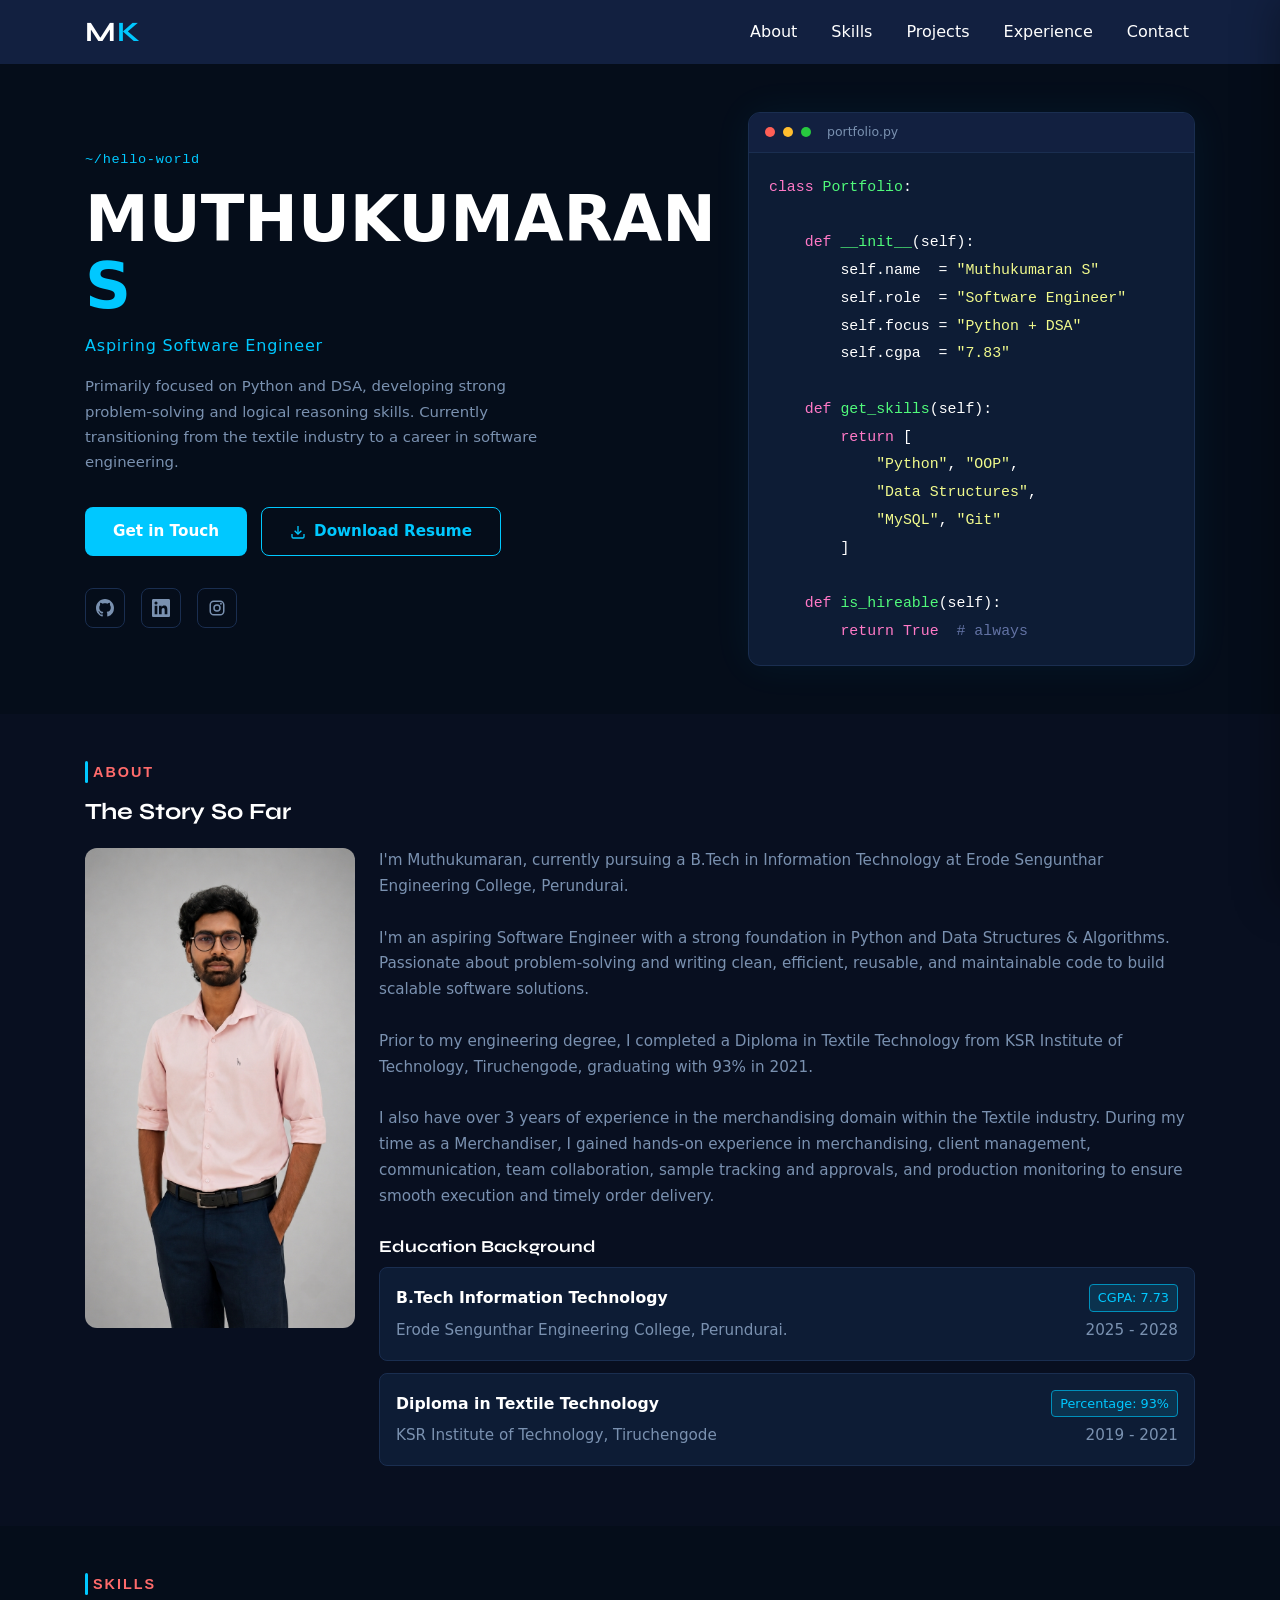
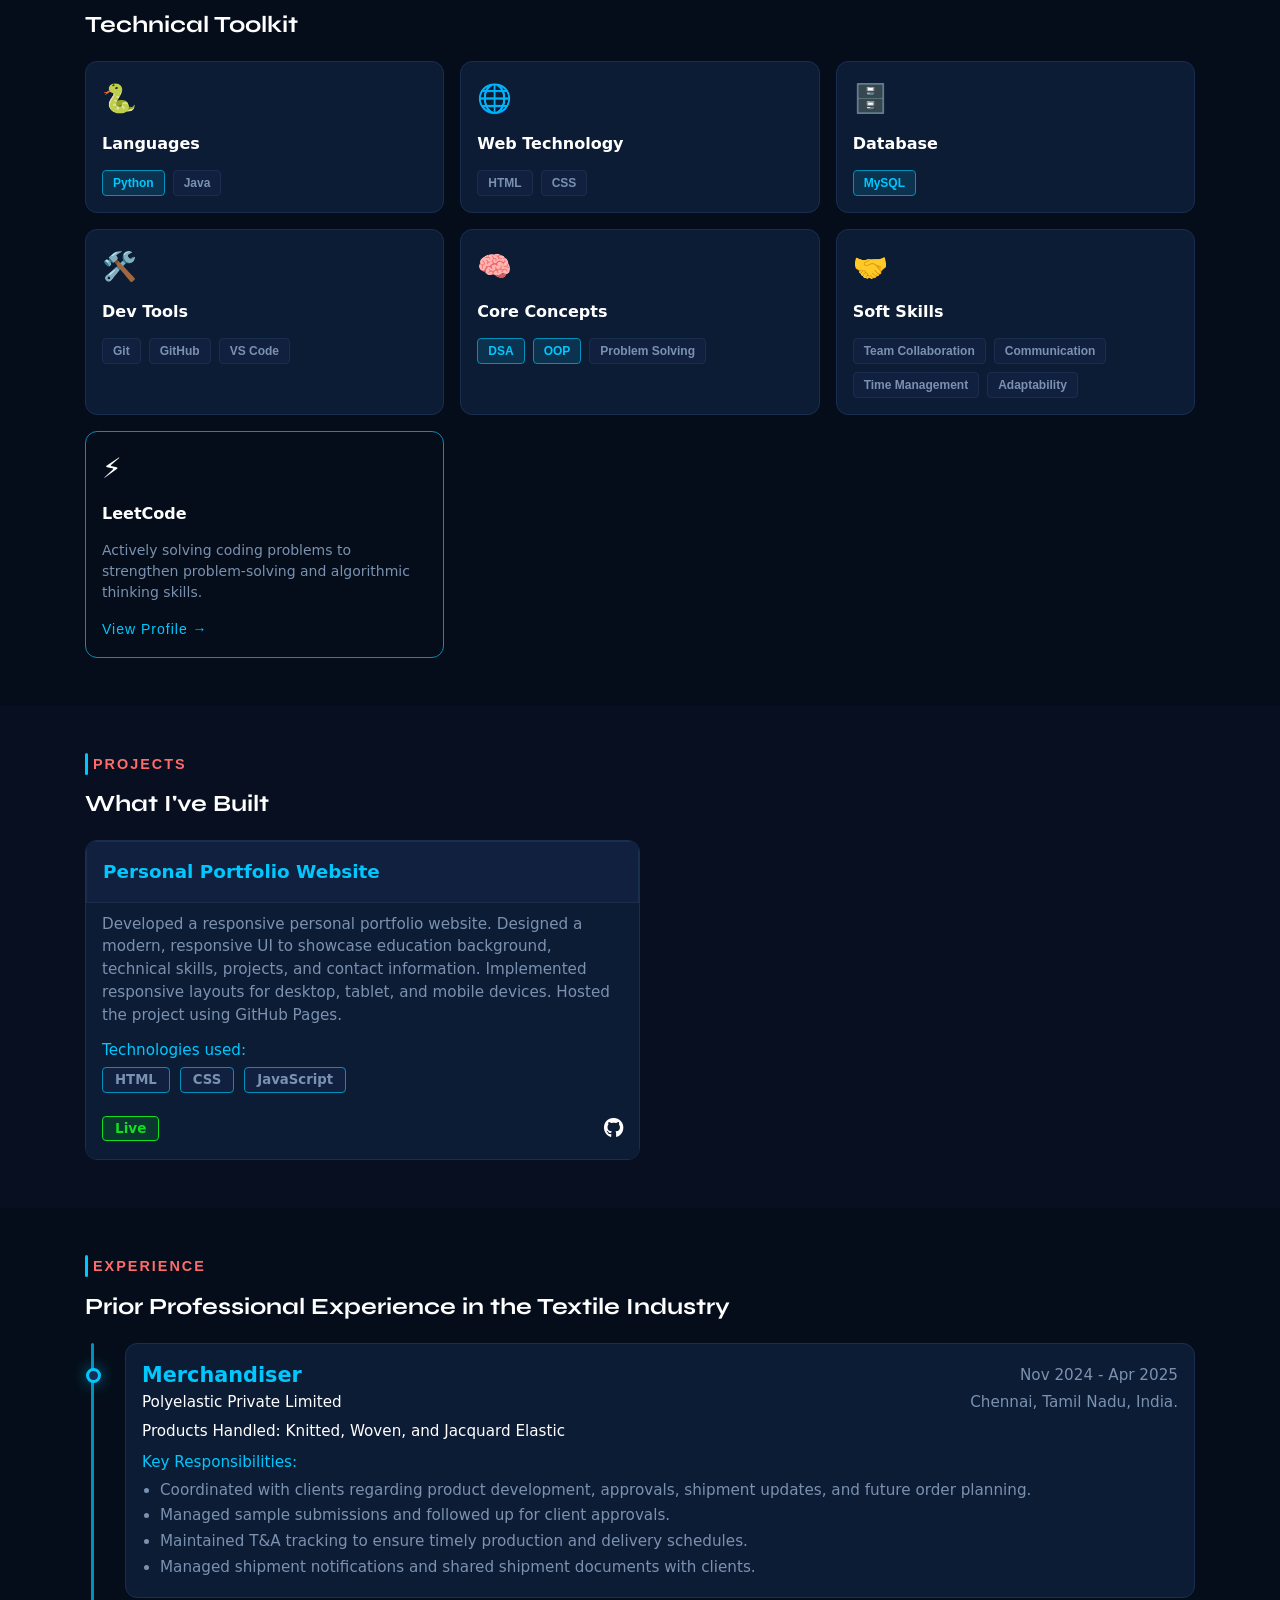
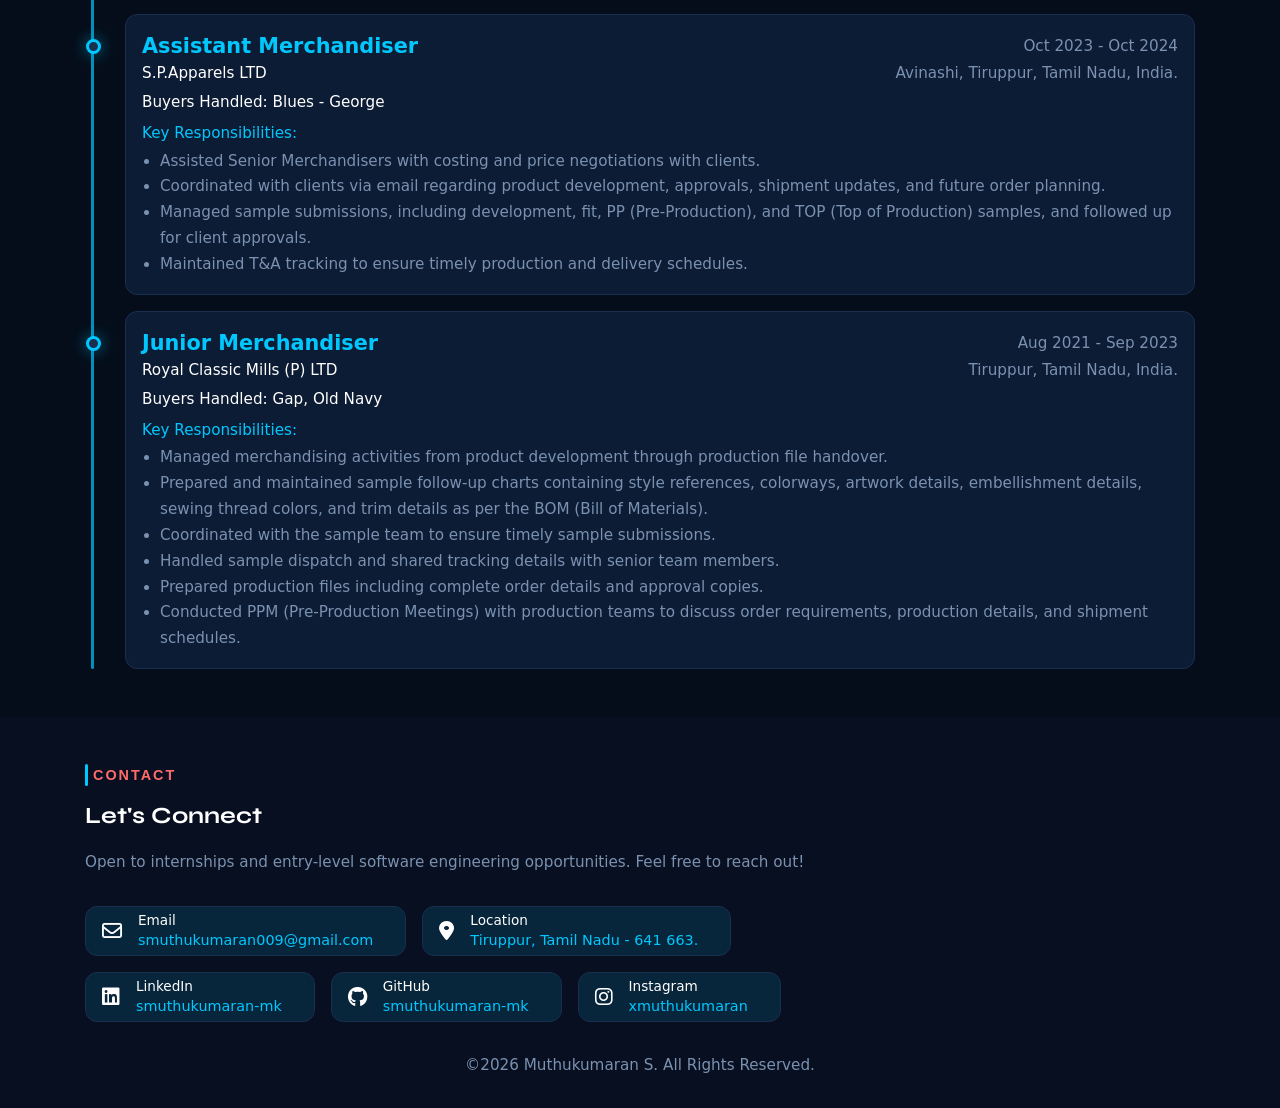
==== index.html @ eedad859 "cgpa update, resume update" ====
<!DOCTYPE html>
<html lang="en">

<head>
    <meta charset="UTF-8">
    <meta name="viewport" content="width=device-width, initial-scale=1.0">
    <title>MK | Portfolio</title>
    <link rel="stylesheet" href="style.css">
    <link rel="preconnect" href="https://fonts.googleapis.com">
    <link rel="preconnect" href="https://fonts.gstatic.com" crossorigin>
    <link href="https://fonts.googleapis.com/css2?family=Syne:wght@400;500;600;700;800&display=swap" rel="stylesheet">
    <link rel="stylesheet" href="https://cdnjs.cloudflare.com/ajax/libs/font-awesome/6.7.2/css/all.min.css"
        integrity="sha512-Evv84Mr4kqVGRNSgIGL/F/aIDqQb7xQ2vcrdIwxfjThSH8CSR7PBEakCr51Ck+w+/U6swU2Im1vVX0SVk9ABhg=="
        crossorigin="anonymous" referrerpolicy="no-referrer">

</head>

<body>
    <header class="header">
        <div class="header-container">
            <div class="navbar-container">
                <a class="mk-logo" href="#home-page">
                    M<span>K</span>
                </a>
                <nav class="nav-bar">
                    <a href="#about-page">About</a>
                    <a href="#skill-page">Skills</a>
                    <a href="#project-page">Projects</a>
                    <a href="#exp-page">Experience</a>
                    <a href="#contact-page">Contact</a>
                </nav>

                <button class="mobile-menu-toggle" type="button" aria-label="Open navigation menu" aria-expanded="false"
                    aria-controls="mobile-sidebar">
                    <span></span>
                    <span></span>
                    <span></span>
                </button>
            </div>
        </div>
    </header>

    <div class="mobile-menu-overlay" id="mobile-menu-overlay" aria-hidden="true"></div>

    <aside class="mobile-sidebar" id="mobile-sidebar" aria-hidden="true">
        <div class="mobile-sidebar-header">
            <button class="mobile-close-btn" type="button" aria-label="Close navigation menu">
                <span></span>
                <span></span>
            </button>
        </div>

        <nav class="mobile-side-nav" aria-label="Mobile navigation">
            <a href="#home-page">Home</a>
            <a href="#about-page">About</a>
            <a href="#skill-page">Skills</a>
            <a href="#project-page">Projects</a>
            <a href="#exp-page">Experience</a>
            <a href="#contact-page">Contact</a>
        </nav>
    </aside>

    <section id="home-page" class="odd-section home">
        <div class="hero-grid container">
            <div class="hero-text">
                <p class="hero-eyebrow"><span class="mono">~/hello-world</span></p>
                <h1 class="hero-name">MUTHUKUMARAN <span class="name-accent">S</span></h1>
                <p class="hero-role">Aspiring Software Engineer</p>
                <p class="hero-sub">Primarily focused on Python and DSA, developing strong problem-solving and logical 
                    reasoning skills. Currently transitioning from the textile industry to a career in 
                    software engineering.</p>
                <div class="hero-actions">
                    <a class="btn btn-primary" href="#contact-page">Get in Touch</a>
                    <a class="btn btn-outline" href="resume.pdf" download="Muthukumaran_S_Software_Engineer_Resume.pdf">
                        <svg width="16" height="16" viewBox="0 0 24 24" fill="none" stroke="currentColor"
                            stroke-width="2">
                            <path d="M21 15v4a2 2 0 0 1-2 2H5a2 2 0 0 1-2-2v-4" />
                            <polyline points="7 10 12 15 17 10" />
                            <line x1="12" y1="15" x2="12" y2="3" />
                        </svg>
                        Download Resume
                    </a>
                </div>
                <div class="hero-links">
                    <a href="https://github.com/smuthukumaran-mk" target="_blank" rel="noopener" class="social-icon"
                        aria-label="GitHub">
                        <svg viewBox="0 0 24 24" fill="currentColor">
                            <path
                                d="M12 0C5.37 0 0 5.37 0 12c0 5.31 3.435 9.795 8.205 11.385.6.105.825-.255.825-.57 0-.285-.015-1.23-.015-2.235-3.015.555-3.795-.735-4.035-1.41-.135-.345-.72-1.41-1.23-1.695-.42-.225-1.02-.78-.015-.795.945-.015 1.62.87 1.845 1.23 1.08 1.815 2.805 1.305 3.495.99.105-.78.42-1.305.765-1.605-2.67-.3-5.46-1.335-5.46-5.925 0-1.305.465-2.385 1.23-3.225-.12-.3-.54-1.53.12-3.18 0 0 1.005-.315 3.3 1.23.96-.27 1.98-.405 3-.405s2.04.135 3 .405c2.295-1.56 3.3-1.23 3.3-1.23.66 1.65.24 2.88.12 3.18.765.84 1.23 1.905 1.23 3.225 0 4.605-2.805 5.625-5.475 5.925.435.375.81 1.095.81 2.22 0 1.605-.015 2.895-.015 3.3 0 .315.225.69.825.57A12.02 12.02 0 0 0 24 12c0-6.63-5.37-12-12-12z" />
                        </svg>
                    </a>
                    <a href="https://linkedin.com/in/smuthukumaran-mk" target="_blank" rel="noopener"
                        class="social-icon" aria-label="LinkedIn">
                        <svg viewBox="0 0 24 24" fill="currentColor">
                            <path
                                d="M20.447 20.452h-3.554v-5.569c0-1.328-.027-3.037-1.852-3.037-1.853 0-2.136 1.445-2.136 2.939v5.667H9.351V9h3.414v1.561h.046c.477-.9 1.637-1.85 3.37-1.85 3.601 0 4.267 2.37 4.267 5.455v6.286zM5.337 7.433a2.062 2.062 0 0 1-2.063-2.065 2.064 2.064 0 1 1 2.063 2.065zm1.782 13.019H3.555V9h3.564v11.452zM22.225 0H1.771C.792 0 0 .774 0 1.729v20.542C0 23.227.792 24 1.771 24h20.451C23.2 24 24 23.227 24 22.271V1.729C24 .774 23.2 0 22.222 0h.003z" />
                        </svg>
                    </a>
                    <a href="https://instagram.com/xmuthukumaran" target="_blank" rel="noopener" class="social-icon"
                        aria-label="instagram">
                        <svg viewBox="0 0 24 24" fill="currentColor">
                            <path
                                d="M7.75 2C4.574 2 2 4.574 2 7.75v8.5C2 19.426 4.574 22 7.75 22h8.5C19.426 22 22 19.426 22 16.25v-8.5C22 4.574 19.426 2 16.25 2zm0 2h8.5A3.75 3.75 0 0 1 20 7.75v8.5A3.75 3.75 0 0 1 16.25 20h-8.5A3.75 3.75 0 0 1 4 16.25v-8.5A3.75 3.75 0 0 1 7.75 4zm9.5 1a1.25 1.25 0 1 0 0 2.5 1.25 1.25 0 0 0 0-2.5zM12 7a5 5 0 1 0 0 10 5 5 0 0 0 0-10zm0 2a3 3 0 1 1 0 6 3 3 0 0 1 0-6z" />
                        </svg>
                    </a>
                </div>
            </div>
            <div class="hero-visual">
                <div class="code-card">
                    <div class="code-card-bar">
                        <span class="dot red"></span><span class="dot yellow"></span><span class="dot green"></span>
                        <span class="mono code-file">portfolio.py</span>
                    </div>
                    <pre class="code-block"><code><span class="kw">class</span> <span class="cls">Portfolio</span>:

    <span class="kw">def</span> <span class="cls">__init__</span>(self):
        self.name  = <span class="str">"Muthukumaran S"</span>
        self.role  = <span class="str">"Software Engineer"</span>
        self.focus = <span class="str">"Python + DSA"</span>
        self.cgpa  = <span class="str">"7.83"</span>

    <span class="kw">def</span> <span class="cls">get_skills</span>(self):
        <span class="kw">return</span> [
            <span class="str">"Python"</span>, <span class="str">"OOP"</span>,
            <span class="str">"Data Structures"</span>,
            <span class="str">"MySQL"</span>, <span class="str">"Git"</span>
        ]

    <span class="kw">def</span> <span class="cls">is_hireable</span>(self):
        <span class="kw">return</span> <span class="kw">True</span>  <span class="cm"># always</span></code></pre>
                </div>
            </div>
        </div>
    </section>


    <section id="about-page" class="even-section">
        <div class="container">
            <h1 class="section-title reveal">ABOUT</h1>
            <h3 class="section-sub-title reveal">The Story So Far</h3>
            <div class="about-container">
                <div class="img-card reveal reveal-left">
                    <img src="images/about.png">
                </div>
                <div class="summary-card reveal reveal-right">
                    <p>
                        I'm Muthukumaran, currently pursuing a B.Tech in Information Technology at Erode 
                        Sengunthar Engineering College, Perundurai.
                        <br><br>
                        I'm an aspiring Software Engineer with a strong foundation in Python and Data Structures &
                        Algorithms.
                        Passionate about problem-solving and writing clean, efficient, reusable, and maintainable
                        code to build scalable software solutions.
                        <br><br>
                        Prior to my engineering degree, I completed a Diploma in Textile Technology from KSR
                        Institute of Technology, Tiruchengode, graduating with 93% in 2021.
                        <br><br>
                        I also have over 3 years of experience in the merchandising domain within the Textile 
                        industry.
                        During my time as a Merchandiser, I gained hands-on experience in merchandising, client 
                        management, communication, team  collaboration, sample tracking and approvals, and production 
                        monitoring to ensure smooth execution and timely order delivery.
                    </p>

                    <h3 class="education-title">Education Background</h3>

                    <div class="course-card btech">
                        <div>
                            <h3 class="degree">B.Tech Information Technology</h3>
                            <p class="result">CGPA: 7.73</p>

                        </div>
                        <div>
                            <p class="college">Erode Sengunthar Engineering College, Perundurai.</p>
                            <p class="course-duration">2025 - 2028</p>
                        </div>
                    </div>
                    <div class="course-card diploma">
                        <div>
                            <h3 class="degree">Diploma in Textile Technology</h3>
                            <p class="result">Percentage: 93%</p>
                        </div>
                        <div>
                            <p class="college">KSR Institute of Technology, Tiruchengode</p>
                            <p class="course-duration">2019 - 2021</p>
                        </div>
                    </div>
                </div>
            </div>
        </div>
    </section>


    <section id="skill-page" class="odd-section">
        <div class="container">
            <h1 class="section-title reveal">SKILLS</h1>
            <h3 class="section-sub-title reveal">Technical Toolkit</h3>
            <div class="skills-grid reveal stagger">
                <div class="skill-card">
                    <div class="skill-card-icon">🐍</div>
                    <h3 class="skill-card-title">Languages</h3>
                    <div class="skill-tags">
                        <span class="skill-tag primary">Python</span>
                        <span class="skill-tag">Java</span>
                    </div>
                </div>
                <div class="skill-card">
                    <div class="skill-card-icon">🌐</div>
                    <h3 class="skill-card-title">Web Technology</h3>
                    <div class="skill-tags">
                        <span class="skill-tag">HTML</span>
                        <span class="skill-tag">CSS</span>
                    </div>
                </div>
                <div class="skill-card">
                    <div class="skill-card-icon">🗄️</div>
                    <h3 class="skill-card-title">Database</h3>
                    <div class="skill-tags">
                        <span class="skill-tag primary">MySQL</span>
                    </div>
                </div>

                <div class="skill-card">
                    <div class="skill-card-icon">🛠️</div>
                    <h3 class="skill-card-title">Dev Tools</h3>
                    <div class="skill-tags">
                        <span class="skill-tag">Git</span>
                        <span class="skill-tag">GitHub</span>
                        <span class="skill-tag">VS Code</span>
                    </div>
                </div>

                <div class="skill-card">
                    <div class="skill-card-icon">🧠</div>
                    <h3 class="skill-card-title">Core Concepts</h3>
                    <div class="skill-tags">
                        <span class="skill-tag primary">DSA</span>
                        <span class="skill-tag primary">OOP</span>
                        <span class="skill-tag">Problem Solving</span>
                    </div>
                </div>

                <div class="skill-card">
                    <div class="skill-card-icon">🤝</div>
                    <h3 class="skill-card-title">Soft Skills</h3>
                    <div class="skill-tags">
                        <span class="skill-tag">Team Collaboration</span>
                        <span class="skill-tag">Communication</span>
                        <span class="skill-tag">Time Management</span>
                        <span class="skill-tag">Adaptability</span>
                    </div>
                </div>

                <div class="skill-card leetcode-card">
                    <div class="skill-card-icon">⚡</div>
                    <h3 class="skill-card-title">LeetCode</h3>
                    <p class="leetcode-sub">Actively solving coding problems to strengthen problem-solving and algorithmic thinking skills.</p>
                    <a href="https://leetcode.com/u/s-muthukumaran/" target="_blank" rel="noopener"
                        class="leetcode-link mono">View Profile →</a>
                </div>
            </div>
        </div>
    </section>


    <section id="project-page" class="even-section">
        <div class="container">
            <h1 class="section-title reveal">PROJECTS</h1>
            <h3 class="section-sub-title reveal">What I've Built</h3>
            <div class="project-grid reveal stagger">
                <div class="project-card">
                    <div class="project-title">
                        <h3 class="p-title">Personal Portfolio Website</h3>
                    </div>
                    <div class="project-desc">
                        <p class="project-spec">
                            Developed a responsive personal portfolio website.
                            Designed a modern, responsive UI to showcase education background, technical skills, 
                            projects, and contact information.
                            Implemented responsive layouts for desktop, tablet, and mobile devices.
                            Hosted the project using GitHub Pages.
                        </p>
                        <h4 class="tech">Technologies used: </h4>
                        <div class="tech-list">
                            <p>HTML</p>
                            <p>CSS</p>
                            <p>JavaScript</p>
                        </div>
                        <div class="project-status">
                            <p class="current-status">Live</p>
                            <a class="project-icon links"
                                href="https://github.com/smuthukumaran-mk/personal-portfolio-website/" target="_blank">
                                <i class="fa-brands fa-github"></i>
                            </a>
                        </div>
                    </div>
                </div>
            </div>
        </div>
    </section>

    
    <section id="exp-page" class="odd-section">
        <div class="container">
            <h1 class="section-title reveal">EXPERIENCE</h1>
            <h3 class="section-sub-title reveal">Prior Professional Experience in the Textile Industry</h3>
            <div class="exp-details">
                <div class="exp-card reveal stagger">
                    <div class="polyelastic company-card">
                        <div class="job-info">
                            <h3 class="role">Merchandiser</h3>
                            <p class="duration">Nov 2024 - Apr 2025</p>
                        </div>
                        <div class="company-info">
                            <h4 class="company-name">Polyelastic Private Limited</h4>
                            <p class="company-location">Chennai, Tamil Nadu, India.</p>
                        </div>
                        <p class="product-types"><span>Products Handled: </span>Knitted, Woven, and Jacquard Elastic</p>
                        <h4 class="jd-title">Key Responsibilities:</h4>
                        <ul class="jd">
                            <li>Coordinated with clients regarding product development, approvals, shipment updates,
                                and future order planning.</li>
                            <li>Managed sample submissions and followed up for client approvals.</li>
                            <li>Maintained T&A tracking to ensure timely production and delivery schedules.</li>
                            <li>Managed shipment notifications and shared shipment documents with clients.</li>
                        </ul>
                    </div>
                    <div class="sp company-card">
                        <div class="job-info">
                            <h3 class="role">Assistant Merchandiser</h3>
                            <p class="duration">Oct 2023 - Oct 2024</p>
                        </div>
                        <div class="company-info">
                            <h4 class="company-name">S.P.Apparels LTD</h4>
                            <p class="company-location">Avinashi, Tiruppur, Tamil Nadu, India.</p>
                        </div>
                        <p class="product-types"><span>Buyers Handled: </span>Blues - George</p>
                        <h4 class="jd-title">Key Responsibilities:</h4>
                        <ul class="jd">
                            <li>Assisted Senior Merchandisers with costing and price negotiations with clients.</li>
                            <li>Coordinated with clients via email regarding product development, approvals,
                                shipment updates, and future order planning.</li>
                            <li>Managed sample submissions, including development, fit, PP (Pre-Production), and 
                                TOP (Top of Production) samples, and followed up for client approvals.</li>
                            <li>Maintained T&A tracking to ensure timely production and delivery schedules.</li>
                        </ul>
                    </div>
                    <div class="rcm company-card">


                        <div class="job-info">
                            <h3 class="role">Junior Merchandiser</h3>
                            <p class="duration">Aug 2021 - Sep 2023</p>
                        </div>
                        <div class="company-info">
                            <h4 class="company-name">Royal Classic Mills (P) LTD</h4>
                            <p class="company-location">Tiruppur, Tamil Nadu, India.</p>
                        </div>
                        <p class="product-types"><span>Buyers Handled: </span>Gap, Old Navy</p>
                        <h4 class="jd-title">Key Responsibilities:</h4>
                        <ul class="jd">
                            <li>Managed merchandising activities from product development through production 
                                file handover.</li>
                            <li>Prepared and maintained sample follow-up charts containing style references, 
                                colorways, artwork details, embellishment details, sewing thread colors, and trim 
                                details as per the BOM (Bill of Materials).</li>
                            <li>Coordinated with the sample team to ensure timely sample submissions.</li>
                            <li>Handled sample dispatch and shared tracking details with senior team members.</li>
                            <li>Prepared production files including complete order details and approval copies.</li>
                            <li>Conducted PPM (Pre-Production Meetings) with production teams to discuss order
                                requirements, production details, and shipment schedules.</li>
                        </ul>
                    </div>
                </div>
            </div>
        </div>
    </section>

    <footer id="contact-page" class="even-section">
        <div class="container">
            <h1 class="section-title reveal">CONTACT</h1>
            <h3 class="section-sub-title reveal">Let's Connect</h3>
            <p class="footer-summary reveal">Open to internships and entry-level software engineering opportunities. 
                Feel free to reach out!</p>
            <div class="contact-link-container">
                <div class="personal-info reveal stagger">
                    <div class="email-card personal-info-card">
                        <i class="fa-regular fa-envelope"></i>
                        <div>
                            <p class="contact-domain">Email</p>
                            <a class="email contact-page-link" href="mailto:smuthukumaran009@gmail.com" target="_blank">
                                smuthukumaran009@gmail.com
                            </a>
                        </div>
                    </div>
                    <div class="location-card personal-info-card">
                        <i class="fa-solid fa-location-dot"></i>
                        <div>
                            <p class="contact-domain">Location</p>
                            <p class="contact-page-link">Tiruppur, Tamil Nadu - 641 663.</p>
                        </div>
                    </div>
                </div>
                <div class="social-media reveal stagger">
                    <div class="linkedin-card social-media-card">
                        <i class="fa-brands fa-linkedin"></i>
                        <div>
                            <p class="contact-domain">LinkedIn</p>
                            <a class="linkedin contact-page-link" href="https://linkedin.com/in/smuthukumaran-mk"
                                target="_blank">
                                smuthukumaran-mk
                            </a>
                        </div>
                    </div>
                    <div class="github-card social-media-card">
                        <i class="fa-brands fa-github"></i>
                        <div>
                            <p class="contact-domain">GitHub</p>
                            <a class="github contact-page-link" href="https://github.com/smuthukumaran-mk"
                                target="_blank">
                                smuthukumaran-mk
                            </a>
                        </div>
                    </div>
                    <div class="instagram-card social-media-card">
                        <i class="fa-brands fa-instagram"></i>
                        <div>
                            <p class="contact-domain">Instagram</p>
                            <a class="instagram contact-page-link" href="https://instagram.com/xmuthukumaran"
                                target="_blank">
                                xmuthukumaran
                            </a>
                        </div>
                    </div>
                </div>
            </div>
            <p class="copy-right">&copy;2026 Muthukumaran S. All Rights Reserved.</p>
        </div>
    </footer>

    <script>
        const mobileMenuToggle = document.querySelector('.mobile-menu-toggle');
        const mobileSidebar = document.getElementById('mobile-sidebar');
        const mobileOverlay = document.getElementById('mobile-menu-overlay');
        const mobileCloseBtn = document.querySelector('.mobile-close-btn');
        const mobileNavLinks = document.querySelectorAll('.mobile-side-nav a');

        function setMobileMenuState(isOpen) {
            mobileSidebar.classList.toggle('is-open', isOpen);
            mobileOverlay.classList.toggle('is-visible', isOpen);
            mobileSidebar.setAttribute('aria-hidden', String(!isOpen));
            mobileMenuToggle.setAttribute('aria-expanded', String(isOpen));
            document.body.classList.toggle('menu-open', isOpen);
            document.body.style.overflow = isOpen ? 'hidden' : '';
        }

        mobileMenuToggle.addEventListener('click', () => {
            const isOpen = mobileSidebar.classList.contains('is-open');
            setMobileMenuState(!isOpen);
        });

        mobileCloseBtn.addEventListener('click', () => setMobileMenuState(false));
        mobileOverlay.addEventListener('click', () => setMobileMenuState(false));

        mobileNavLinks.forEach((link) => {
            link.addEventListener('click', () => setMobileMenuState(false));
        });

        document.addEventListener('keydown', (event) => {
            if (event.key === 'Escape' && mobileSidebar.classList.contains('is-open')) {
                setMobileMenuState(false);
            }
        });

        // Smooth intro animation for the hero on first paint
        window.addEventListener('load', () => {
            document.body.classList.add('page-loaded');
        });

        // Smooth fade/slide-in reveal for sections as they enter the viewport
        const revealTargets = document.querySelectorAll('.reveal');
        const prefersReducedMotion = window.matchMedia('(prefers-reduced-motion: reduce)').matches;

        if (prefersReducedMotion) {
            revealTargets.forEach((el) => el.classList.add('is-visible'));
        } else if ('IntersectionObserver' in window) {
            const revealObserver = new IntersectionObserver((entries, observer) => {
                entries.forEach((entry) => {
                    if (entry.isIntersecting) {
                        entry.target.classList.add('is-visible');
                        observer.unobserve(entry.target);
                    }
                });
            }, {
                threshold: 0.15,
                rootMargin: '0px 0px -60px 0px'
            });

            revealTargets.forEach((el) => revealObserver.observe(el));
        } else {
            revealTargets.forEach((el) => el.classList.add('is-visible'));
        }
    </script>

</body>

</html>
---- style.css ----
*,
*::before,
::after {
    margin: 0;
    padding: 0;
    box-sizing: border-box;
}

html {
    scroll-behavior: smooth;
    scroll-padding-top: 40px;
}

:root {
    /* Palette */
    --bg-primary: #050d1a;
    --bg-secondary: #080f20;
    --surface-1: #0d1c35;
    --surface-2: #122040;
    --border: #1a2e50;
    --cyan: #00c8ff;
    --cyan-dim: #0090bb;
    --cyan-glow: rgba(0, 200, 255, 0.12);
    --white: #ffffff;
    --black: #000000;
    --muted: #7a91b0;
    --accent-red: #ff6b6b;
    --green: rgb(15, 225, 33);
    --light-green: rgba(0, 226, 19, 0.137);

    /* Type */
    --font-sans: 'Space Grotesk', system-ui, sans-serif;

    --font-head-1: 'Inter', sans-serif;
    --font-head-2: 'Syne', sans-serif;

    /* Spacing */
    --nav-h: 64px;
    --section-py: 100px;
    --radius: 12px;
    --radius-sm: 8px;
}

body {
    color: var(--white);
    font-family: var(--font-sans);
    line-height: 1.5;
}

/* ------ COMMON LAYOUT ------ */
header {
    background-color: var(--surface-2);
    position: sticky;
    top: 0;
    z-index: 1000;
}

.header-container {
    width: 95%;
    max-width: 1110px;
    margin: auto;
    display: flex;
}

.odd-section {
    background-color: var(--bg-primary);
}

.even-section {
    background-color: var(--bg-secondary);
}

.container {
    margin: auto;
    width: 95%;
    max-width: 1110px;
    padding: 3rem 0;
}

.section-title {
    font-family: var(--font-head-1);
    color: var(--accent-red);
    position: relative;
}

.section-title::before {
    content: '';
    background-color: var(--cyan);
    position: absolute;
}

.section-sub-title {
    font-family: var(--font-head-2);
}

/* --- NAV BAR --- */

/* ------ DESKTOP BAR ------ */

.navbar-container {
    display: flex;
    justify-content: space-between;
    align-items: center;
    width: 100%;
}

.mk-logo {
    text-decoration: none;
    color: var(--white);
    font-size: 1.75rem;
    font-weight: 700;
    font-family: var(--font-head-2);
    letter-spacing: 1px;
    padding: 10px 0;
}

.mk-logo span {
    color: var(--cyan);
}

.nav-bar {
    display: none;
    /* flex */
    align-items: center;
    gap: 22px;
}

.nav-bar a {
    text-decoration: none;
    padding: 20px 6px;
    font-size: 16px;
    font-weight: 500;
    width: max-content;
    color: var(--white);
    transition: all 0.3s ease;
    position: relative;
    transition: all 0.3s ease-in-out;
}

/* ------ MOBILE BAR ------ */

.mobile-menu-toggle,
.mobile-close-btn {
    border: none;
    background: transparent;
    cursor: pointer;
}

.mobile-menu-toggle {
    display: none;
    width: 38px;
    height: 38px;
    border-radius: 12px;
    align-items: center;
    justify-content: center;
    flex-direction: column;
    gap: 6px;
    padding: 10px;
    background: rgba(255, 255, 255, 0.04);
    border: 1px solid rgba(255, 255, 255, 0.14);
    box-shadow: 0 10px 25px rgba(0, 0, 0, 0.18);
    transition: border-color 0.25s ease, background 0.25s ease;
}

.mobile-menu-toggle:hover,
.mobile-close-btn:hover {
    border-color: rgba(0, 200, 255, 0.8);
    background: rgba(0, 200, 255, 0.08);
}

.mobile-menu-toggle span,
.mobile-close-btn span {
    width: 20px;
    height: 2px;
    border-radius: 999px;
    background: var(--white);
    display: block;
    transition: all 0.3s ease;
}

.mobile-sidebar {
    position: fixed;
    top: 0;
    right: 0;
    width: 70vw;
    max-width: 340px;
    min-width: 260px;
    height: 100vh;
    background: rgba(8, 18, 33, 0.96);
    backdrop-filter: blur(18px);
    border-left: 1px solid rgba(255, 255, 255, 0.1);
    box-shadow: -20px 0 40px rgba(0, 0, 0, 0.35);
    padding: 22px 18px 18px;
    transform: translateX(105%);
    transition: transform 0.32s ease-in-out;
    z-index: 1200;
}

.mobile-sidebar.is-open {
    transform: translateX(0);
}

.mobile-sidebar-header {
    display: flex;
    align-items: center;
    justify-content: flex-end;
    margin-bottom: 28px;
    padding-bottom: 18px;
    border-bottom: 1px solid rgba(255, 255, 255, 0.08);
}

.mobile-close-btn {
    margin: -10px -2px 0 0;
    width: 38px;
    height: 38px;
    border-radius: 12px;
    display: flex;
    align-items: center;
    justify-content: center;
    position: relative;
    background: rgba(255, 255, 255, 0.04);
    border: 1px solid rgba(255, 255, 255, 0.12);
    transition: border-color 0.25s ease, background 0.25s ease;
}

.mobile-close-btn span {
    position: absolute;
}

.mobile-close-btn span:first-child {
    transform: rotate(45deg);
}

.mobile-close-btn span:last-child {
    transform: rotate(-45deg);
}

.mobile-side-nav {
    display: flex;
    flex-direction: column;
    gap: 8px;
}

.mobile-side-nav a {
    text-decoration: none;
    color: var(--white);
    padding: 14px 16px;
    border-radius: 12px;
    font-weight: 600;
    letter-spacing: 0.02em;
    background: rgba(255, 255, 255, 0.02);
    border: 1px solid transparent;
    transition: all 0.2s ease;
}

.mobile-side-nav a:hover,
.mobile-side-nav a:focus-visible {
    background: rgba(0, 200, 255, 0.12);
    border-color: rgba(0, 200, 255, 0.5);
    color: var(--cyan);
    outline: none;
}

.mobile-menu-overlay {
    position: fixed;
    inset: 0;
    background: rgba(3, 8, 18, 0.66);
    opacity: 0;
    visibility: hidden;
    transition: opacity 0.25s ease, visibility 0.25s ease;
    z-index: 1100;
}

.mobile-menu-overlay.is-visible {
    opacity: 1;
    visibility: visible;
}

body.menu-open .header,
body.menu-open .odd-section,
body.menu-open .even-section,
body.menu-open footer {
    filter: blur(6px);
    transition: filter 0.25s ease;
}




/* --- HOME SECTION --- */

.hero {
    /* min-height: 100vh; */
    display: flex;
    flex-direction: column;
    justify-content: center;
    padding: calc(var(--nav-h) + 40px) 24px 60px;
    /* max-width: 1100px; */
    margin: 0 auto;
    position: relative;
}

.hero-grid {
    display: grid;
    grid-template-columns: 1fr 1fr;
    gap: 2rem;
    align-items: center;
}

.hero-eyebrow {
    font-family: monospace;
    font-size: 0.85rem;
    color: var(--cyan);
    margin-bottom: 16px;
    letter-spacing: 0.05em;
}

.hero-name {
    font-size: clamp(2.6rem, 5vw, 4rem);
    font-weight: 700;
    line-height: 1.05;
    /* letter-spacing: -0.03em; */
    margin-bottom: 14px;
}

.name-accent {
    color: var(--cyan);
}

.hero-role {
    font-family: var(--font-mono);
    font-size: 1rem;
    color: var(--cyan);
    margin-bottom: 16px;
    letter-spacing: 0.05em;
}

.hero-sub {
    font-size: 14px;
    color: var(--muted);
    max-width: 480px;
    margin-bottom: 32px;
    line-height: 1.7;
}

.hero-actions {
    display: flex;
    gap: 14px;
    flex-wrap: wrap;
    margin-bottom: 32px;
}

.btn {
    display: inline-flex;
    align-items: center;
    gap: 8px;
    padding: 12px 28px;
    border-radius: var(--radius-sm);
    font-family: var(--font-sans);
    font-size: 0.95rem;
    font-weight: 600;
    text-decoration: none;
    cursor: pointer;
    transition: all 0.2s ease;
    border: none;
}

.btn-primary {
    background: var(--cyan);
    color: var(--bg);
}

.btn-primary:hover {
    background: #00bceb;
    transform: translateY(-2px);
}

.btn-outline {
    background: transparent;
    color: var(--cyan);
    border: 1.5px solid var(--cyan);
}

.btn-outline:hover {
    background: var(--cyan-glow);
    transform: translateY(-2px);
}

.hero-links {
    display: flex;
    gap: 16px;
}

.social-icon {
    width: 40px;
    height: 40px;
    border-radius: 8px;
    border: 1px solid var(--border);
    display: flex;
    align-items: center;
    justify-content: center;
    color: var(--muted);
    transition: color 0.2s, border-color 0.2s, background 0.2s;
}

.social-icon svg {
    width: 18px;
    height: 18px;
}

.social-icon:hover {
    color: var(--cyan);
    border-color: var(--cyan);
    background: var(--cyan-glow);
}

/* ─── CODE CARD ─── */
.code-card {
    background: var(--surface-1);
    border: 1px solid var(--border);
    border-radius: var(--radius);
    display: flex;
    flex-direction: column;
    flex-wrap: wrap;
    overflow: hidden;
    box-shadow: 0 0 40px rgba(0, 200, 255, 0.06);
}

.code-card-bar {
    background: var(--surface-2);
    padding: 10px 16px;
    display: flex;
    align-items: center;
    gap: 8px;
    border-bottom: 1px solid var(--border);
}

.dot {
    width: 10px;
    height: 10px;
    border-radius: 50%;
}

.dot.red {
    background: #ff5f56;
}

.dot.yellow {
    background: #ffbd2e;
}

.dot.green {
    background: #27c93f;
}

.code-file {
    font-size: 0.78rem;
    color: var(--muted);
    margin-left: 8px;
}

.code-block {
    padding: 20px;
    font-family: var(--font-mono);
    font-size: 0.82rem;
    line-height: 1.8;
    overflow-x: auto;
}

.kw {
    color: #ff79c6;
}

.cls {
    color: #50fa7b;
}

.str {
    color: #f1fa8c;
}

.cm {
    color: #6272a4;
}



/* ---- ABOUT SECTION ---- */

.about-container {
    display: flex;
}


.img-card img {
    width: 270px;
    border-radius: 12px;
}

.summary-card p {
    color: var(--muted);
}

.education-title {
    font-family: var(--font-head-2);
}

.course-card {
    display: flex;
    flex-direction: column;
    justify-content: space-between;
    margin-bottom: 12px;
    background-color: var(--surface-1);
    border: 1px solid var(--border);
    border-radius: 8px;
    padding: 16px;
    gap: 6px;
}

.course-card>div {
    display: flex;
    justify-content: space-between;
    align-items: center;
    gap: 8px;
}

.course-card .degree {
    color: var(--white);
}

.course-card .result {
    color: var(--cyan);
    border: 1px solid var(--cyan-dim);
    background-color: var(--cyan-glow);
    border-radius: 4px;
    
}

/* ---- SKILLS SECTION ---- */
.skills-grid {
    display: grid;
}

.skill-card {
    background: var(--surface-1);
    border: 1px solid var(--border);
    border-radius: 12px;
    padding: 16px;
    transition: all 0.3s ease;
}

.skill-card-icon {
    margin-bottom: 12px;
}

.skill-card-title {
    margin-bottom: 14px;
    color: var(--white);
}

.skill-tags {
    display: flex;
    flex-wrap: wrap;
    gap: 8px;
}

.skill-tag {
    background: var(--surface-2);
    border: 1px solid var(--border);
    color: var(--muted);
    border-radius: 4px;
    font-family: var(--font-head-1);
}

.skill-tag.primary {
    background: var(--cyan-glow);
    border-color: var(--cyan-dim);
    color: var(--cyan);
}

.leetcode-card {
    border-color: var(--cyan-dim);
    background-color: var(--bg-primary);
}

.leetcode-sub {
    color: var(--muted);
    margin-bottom: 14px;
}

.leetcode-link {
    color: var(--cyan);
    text-decoration: none;
    font-family: var(--font-head-1);
    transition: color 0.2s;
}

.leetcode-link:hover {
    color: #33d6ff;
}

/* ---- PROJECT SECTION ---- */
.project-grid {
    display: grid;
}

.project-card {
    border: 1px solid var(--border);
    border-radius: 12px;
    display: flex;
    flex-direction: column;
    overflow: hidden;
    transition: all 0.3s ease;
}

.project-title {
    display: flex;
    align-items: center;
    padding: 16px;
    border: 1px solid var(--border);
    background-color: var(--surface-2);
}

.project-desc {
    background-color: var(--surface-1);
    padding: 10px 16px 16px 16px;
}

.project-title {
    color: var(--cyan);
}

.project-spec {
    color: var(--muted);
}

.tech {
    color: var(--cyan);
}

.tech-list {
    display: flex;
    width: max-content;
    color: var(--cyan);
}

.tech-list p {
    background: var(--surface-2);
    border: 1px solid var(--cyan-dim);
    color: var(--muted);
    border-radius: 4px;
}

.project-status {
    display: flex;
    justify-content: space-between;
    align-items: center;
}

.project-status .current-status {
    color: var(--green);
    background-color: var(--light-green);
    border: 1px solid var(--green);
    border-radius: 4px;
}

.project-status .project-icon {
    color: white;
}

/* ---- EXPERIENCE SECTION ---- */
.exp-card {
    display: flex;
    flex-direction: column;
    gap: 1rem;
    position: relative;
}

.exp-card::before {
    position: absolute;
    content: '';
    background-color: var(--cyan-dim);
    border-radius: 12px;
}

.company-card {
    border: 1px solid var(--border);
    border-radius: 12px;
    background-color: var(--surface-1);
    padding: 16px;
    position: relative;
}

.company-card::before {
    position: absolute;
    content: '';
    background-color: var(--border);
    box-shadow: 0 0 16px -2px var(--cyan);
    border-radius: 50%;
}

.job-info,
.company-info {
    display: flex;
    justify-content: space-between;
    align-items: center;
}

.job-info .role {
    color: var(--cyan);
}

.job-info .duration {
    color: var(--muted);
}

.company-info .company-location {
    color: var(--muted);
}

.jd-title {
    color: var(--cyan);
}

.jd li {
    color: var(--muted);
    margin-left: 18px;
}

/* ---- CONTACT SECTION ---- */
.footer-summary {
    color: var(--muted);
}

.contact-link-container {
    display: flex;
}

.personal-info,
.social-media {
    display: flex;
}

.personal-info-card,
.social-media-card {
    display: flex;
    border: 1px solid var(--border);
    background-color: var(--cyan-glow);
    border-radius: 12px;
}

.contact-link-container i {
    color: white;
}

.contact-page-link {
    text-decoration: none;
    color: var(--cyan);
}

.contact-domain {
    color: var(--white);
    width: max-content;
    position: relative;
}



/* --------- MOBILE DEVICE -------- */

@media screen and (max-width: 425px) {

    .mobile-menu-toggle {
        display: flex;
    }

    .section-title {
        font-size: 0.7rem;
        padding-left: 8px;
        margin-bottom: 12px;
        letter-spacing: 2px;

    }

    .section-title::before {
        width: 2.5px;
        height: 100%;
        left: 0;
        bottom: 1px;
        border-radius: 8px;
    }

    .section-sub-title {
        font-size: 1.1rem;
        font-weight: 700;
        padding-bottom: 18px;
    }

    .nav-bar {
        display: none;
    }

    .sidebar-container {
        display: block;
    }

    .side-bar {
        width: 240px;
    }

    .mobile-close-btn {
        margin: -10px -8px 0 0;
    }

    .hero {
        padding-top: calc(var(--nav-h) + 24px);
    }
    .hero-grid {
        display: flex;
        flex-direction: column;
    }
    .hero-eyebrow {
        font-size: 12px;
    }
    .hero-text {
        width: 100%;
    }
    .hero-name {
        font-size: 1.8rem;
        font-weight: 700;
    }
    .hero-role {
        font-size: 0.85rem;
    }
    .hero-sub {
        font-size: 0.85rem;
    }
    .hero-actions {
        flex-direction: column;
        align-items: center;
    }
    .hero-visual {
        width: 100%;
    }
    .code-card {
        margin: auto;
        overflow-x: auto;
    }
    .code-block {
        font-size: 0.73rem;
    }

    .btn {
        width: 100%;
        padding: 10px 0;
        justify-content: center;
        font-size: 12px;
        flex-wrap: wrap;
    }
    .hero-links {
        justify-content: center;
    }
    .social-icon {
        width: 32px;
        height: 32px;
    }
    .social-icon svg {
        width: 16px;
        height: 16px;
    }

    .about-container {
        flex-direction: column;
        align-items: center;
        gap: 1rem;
    }

    .img-card img {
        margin: 16px 0 0 0;
        width: 200px;
    }


    .summary-card p {
        font-size: 0.85rem;
    }

    .education-title {
        padding: 20px 0 12px 0;
        font-size: 14px;
    }

    .course-card .degree,
    .course-card .college {
        width: 65%;
    }

    .course-card .degree {
        font-size: 0.85rem;
        font-weight: 500;
    }

    .course-card .college,
    .course-card .course-duration {
        font-size: 0.8rem;
    }

    .course-card .result {
        font-size: 0.65rem;
        font-weight: 500;
        padding: 3px 8px;
    }


    .skills-grid {
        grid-template-columns: repeat(2, 1fr);
        gap: 12px;
    }

    .skill-card-icon {
        font-size: 18px;
    }

    .skill-card-title {
        font-size: 13px;
        font-weight: 600;
    }

    .skill-tag {
        font-size: 0.65rem;
        font-weight: 600;
        padding: 3px 12px;
    }

    .leetcode-sub {
        font-size: 11px;
    }

    .leetcode-link {
        font-size: 10px;
        letter-spacing: 1px;
    }


    .project-grid {
        grid-template-columns: 1fr;
        gap: 12px;
    }

    .p-title {
        font-size: 1rem;
        font-weight: 700;
    }

    .project-spec {
        font-size: 0.85rem;
        line-height: 1.7;
    }

    .tech {
        font-size: 0.85rem;
        font-weight: 600;
        padding: 12px 0 4px 0;
    }

    .tech-list {
        gap: 8px;
        font-size: 12px;
        padding: 4px 0 8px 0;
    }

    .tech-list p {
        font-size: 12px;
        font-weight: 600;
        padding: 3px 10px;
    }

    .project-status {
        padding-top: 14px;
    }

    .project-status .current-status {
        font-size: 12px;
        font-weight: 600;
        padding: 2px 12px;
    }

    .project-status .project-icon {
        font-size: 20px;
        cursor: pointer;
    }


    .exp-card {
        padding-left: 22px;
    }

    .exp-card::before {
        width: 2px;
        height: 100%;
        left: 6px;
    }

    .company-card::before {
        width: 12px;
        height: 12px;
        border: 3px solid var(--cyan);
        top: 25px;
        left: -22px;
    }

    .job-info,
    .company-info {
        display: flex;
        flex-direction: column;
        align-items: flex-start;
    }

    .job-info {
        padding-bottom: 6px;
    }

    .job-info .role {
        font-size: 1.2rem;
    }

    .job-info .duration,
    .company-info .company-location {
        font-size: 0.85rem;
        font-weight: 500;
    }

    .company-info .company-name {
        font-size: 0.85rem;
        font-weight: 500;
    }

    .job-info,
    .company-info {
        padding-bottom: 6px;
    }

    .product-types {
        font-size: 0.85rem;
        color: var(--white);
        padding-bottom: 8px;
        font-weight: 500;
    }

    .jd-title {
        font-size: 0.85rem;
        font-weight: 500;
        padding-bottom: 4px;
    }

    .jd li {
        font-size: 0.85rem;
        line-height: 1.7;
    }


    .footer-summary {
        font-size: 0.85rem;
        padding-bottom: 2rem;
    }

    .contact-link-container {
        flex-direction: column;
        gap: 8px;
    }

    .personal-info,
    .social-media {
        flex-direction: column;
        gap: 8px;
        font-size: 0.8rem;

    }
    .contact-domain {
        padding-bottom: 2px;
        font-weight: 400;
    }

    .personal-info-card,
    .social-media-card {
        align-items: center;
        gap: 16px;
        padding: 16px;
    }

    .contact-link-container i {
        font-size: 18px;
    }
    .contact-page-link {
        font-size: 0.85rem;
    }

    .copy-right {
        font-size: 0.85rem;
        color: var(--muted);
        text-align: center;
        padding-top: 2rem;
    }

}


/* --------- TABLET DEVICE -------- */

@media screen and (min-width: 426px) and (max-width: 768px) {

    .mobile-menu-toggle {
        display: flex;
    }

    .section-title {
        font-size: 0.8rem;
        padding-left: 8px;
        margin-bottom: 12px;
        letter-spacing: 2px;

    }

    .section-title::before {
        width: 3px;
        height: 100%;
        left: 0;
        bottom: 1px;
        border-radius: 8px;
    }

    .section-sub-title {
        font-size: 1.28rem;
        font-weight: 700;
        padding-bottom: 18px;
    }

    .nav-bar {
        display: none;
    }

    .sidebar-container {
        display: block;
    }

    .hero-grid {
        grid-template-columns: 1fr;
        gap: 48px;
        text-align: left;
    }
    .hero-name {
        font-size: clamp(2.6rem, 8vw, 4.5rem);
    }
    .hero-role {
        font-size: 0.95rem;
    }
    .hero-sub {
        font-size: 0.90rem;
    }
    .code-block {
        font-size: 0.88rem;
    }
    .about-container {
        flex-direction: column;
        align-items: center;
        gap: 1rem;
    }

    .img-card img {
        margin: 16px 0 0 0;
        width: 250px;
    }


    .summary-card p {
        font-size: 0.93rem;
    }

    .education-title {
        font-size: 1rem;
        padding: 22px 0 12px 0;
        font-size: 1.05rem;
    }

    .course-card .degree,
    .course-card .college {
        width: 65%;
    }

    .course-card .degree {
        font-size: 0.95rem;
        font-weight: 600;
    }

    .course-card .college,
    .course-card .course-duration {
        font-size: 0.95rem;
    }

    .course-card .result {
        font-size: 12px;
        font-weight: 600;
        padding: 3px 8px;
    }


    .skills-grid {
        grid-template-columns: repeat(2, 1fr);
        gap: 12px;
    }

    .skill-card-icon {
        font-size: 28px;
    }

    .skill-card-title {
        font-size: 1rem;
        font-weight: 600;
    }

    .skill-tag {
        font-size: 12px;
        padding: 3px 12px;
    }

    .leetcode-sub {
        font-size: 14px;
    }

    .leetcode-link {
        font-size: 14px;
        letter-spacing: 1px;
    }
    .skill-card:hover {
        border-color: var(--cyan);
        transform: translateY(-3px);
    }



    .project-grid {
        grid-template-columns: repeat(2, 1fr);
        gap: 12px;
    }
    .project-card:hover {
        border-color: var(--cyan);
        transform: translateY(-3px);
    }

    .p-title {
        font-size: 1.1rem;
        font-weight: 700;
    }

    .project-spec {
        font-size: 0.93rem;
        line-height: 1.7;
    }

    .tech {
        font-size: 0.93rem;
        font-weight: 600;
        padding: 12px 0 4px 0;
    }

    .tech-list {
        gap: 10px;
    }

    .tech-list p {
        padding: 2px 12px;
        font-size: 12px;
        font-weight: 600;
    }

    .project-status {
        padding-top: 18px;
    }

    .project-status .current-status {
        font-size: 12px;
        font-weight: 600;
        padding: 2px 12px;
    }

    .project-status .project-icon {
        font-size: 20px;
        cursor: pointer;
    }


    .exp-card {
        padding-left: 22px;
    }

    .exp-card::before {
        width: 2px;
        height: 100%;
        left: 6px;
    }

    .company-card::before {
        width: 18px;
        height: 18px;
        border: 4px solid var(--cyan);
        top: 29px;
        left: -24.5px;
    }

    .job-info,
    .company-info {
        display: flex;
        align-items: center;
    }

    .job-info {
        padding-bottom: 6px;
    }

    .job-info .role {
        font-size: 1.3rem;
    }

    .job-info .duration,
    .company-info .company-location {
        font-size: 0.93rem;
    }

    .company-info .company-name {
        font-size: 0.93rem;
        font-weight: 500;
    }

    .product-types {
        font-size: 0.93rem;
        color: var(--white);
        padding: 10px 0;
        font-weight: 400;
    }


    .jd-title {
        font-size: 0.93rem;
        font-weight: 600;
        padding-bottom: 4px;
    }

    .jd li {
        font-size: 0.93rem;
        line-height: 1.7;
    }


    .footer-summary {
        font-size: 0.93rem;
        padding-bottom: 2rem;
    }

    .contact-link-container {
        flex-direction: column;
        gap: 16px;
    }

    .personal-info,
    .social-media {
        gap: 12px;
        font-size: 0.85rem;
        flex-wrap: wrap;

    }
    .contact-page-link {
        font-size: 0.90rem;
    }
    .personal-info-card,
    .social-media-card {
        align-items: center;
        flex-wrap: wrap;
        gap: 16px;
        padding: 8px 16px;
    }

    .contact-link-container i {
        font-size: 18px;
    }

    .copy-right {
        font-size: 0.93rem;
        color: var(--muted);
        text-align: center;
        padding-top: 2.5rem;
    }
}


@media screen and (min-width: 769px) and (max-width: 900px) {
    .hero-grid {
        grid-template-columns: 1fr;
        gap: 48px;
        text-align: left;
    }
    .hero-name {
        font-size: clamp(3.6rem, 6vw, 4.5rem);
    }
    .hero-sub {
        margin: 0 0 32px;
    }

    .hero-actions {
        justify-content: flex-start;
    }

    .hero-links {
        justify-content: flex-start;
    }

    .hero-visual {
        display: flex;
        justify-content: center;
    }

    .code-card {
        width: 100%;
    }
}



/* -------- DESKTOP DISPLAY --------- */

@media screen and (min-width: 769px) {
    .mobile-menu-toggle {
        display: none;
    }

    .section-title {
        font-size: 0.9rem;
        padding-left: 8px;
        margin-bottom: 12px;
        letter-spacing: 2px;

    }

    .section-title::before {
        width: 3px;
        height: 100%;
        left: 0;
        bottom: 1px;
        border-radius: 8px;
    }

    .section-sub-title {
        font-size: 1.45rem;
        font-weight: 700;
        padding-bottom: 18px;
    }


    .nav-bar {
        display: flex;
    }

    .sidebar-container {
        display: none;
    }

    .nav-bar a:hover {
        color: var(--cyan);

    }

    .nav-bar a::before {
        position: absolute;
        content: "";
        background-color: var(--cyan);
        height: 4px;
        width: 0;
        border-radius: 12px;
        left: 50%;
        transform: translateX(-50%);
        bottom: 0;
        transition: all 0.3s ease;
    }

    .nav-bar a:hover::before {
        width: 100%;
    }

    .hero-sub {
        font-size: 0.93rem;
    }
    .code-block {
        font-size: 0.93rem;
    }
    .about-container {
        gap: 1.5rem;
    }

    .summary-card p {
        line-height: 1.7;
        font-size: 0.95rem;
    }

    .education-title {
        padding: 24px 0 8px 0;
        font-size: 1.05rem;
        font-weight: 700;
    }

    .degree {
        font-size: 0.98rem;
        font-weight: 700;
    }

    .course-card .result {
        padding: 2px 8px;
        font-size: 0.80rem;
        font-weight: 500;
    }

    .college,
    .course-duration {
        font-size: 0.95rem;
    }


    .skills-grid {
        grid-template-columns: repeat(3, 1fr);
        gap: 1rem;
    }

    .skill-card:hover {
        border-color: var(--cyan);
        transform: translateY(-3px);
    }

    .skill-card-icon {
        font-size: 28px;
    }

    .skill-card-title {
        font-size: 1rem;
        font-weight: 600;
    }

    .skill-tag {
        font-size: 12px;
        font-weight: 600;
        padding: 3px 10px;
    }

    .leetcode-sub {
        font-size: 14px;
    }

    .leetcode-link {
        font-size: 14px;
        letter-spacing: 1px;
    }

    .project-grid {
        grid-template-columns: repeat(2, 1fr);
    }
    .project-card:hover {
        border-color: var(--cyan);
        transform: translateY(-3px);
    }
    .p-title {
        font-size: 1.15rem;
        font-weight: 700;
    }

    .project-spec {
        font-size: 0.95rem;
    }

    .tech {
        padding: 12px 0 6px 0;
        font-size: 0.95rem;
        font-weight: 500;
    }

    .tech-list {
        gap: 10px;
    }

    .tech-list p {
        padding: 2px 12px;
        font-size: 0.83rem;
        font-weight: 600;
    }

    .project-status {
        padding-top: 20px;
    }

    .current-status {
        padding: 1px 12px;
        font-size: 0.85rem;
        font-weight: 600;
    }

    .project-icon {
        font-size: 20px;
    }

    .exp-card {
        padding-left: 40px;
    }

    .exp-card::before {
        width: 3px;
        height: 100%;
        left: 6px;
    }

    .company-card::before {
        width: 15px;
        height: 15px;
        border: 3px solid var(--cyan);
        top: 24px;
        left: -40.5px;
    }

    .job-info .role {
        font-size: 1.3rem;
    }

    .company-info .company-name {
        font-size: 0.95rem;
        font-weight: 400;
    }

    .job-info .duration,
    .company-info .company-location {
        font-size: 0.95rem;
        font-weight: 400;
    }

    .product-types {
        font-size: 0.95rem;
        padding: 6px 0;
    }

    .jd-title {
        font-size: 0.95rem;
        font-weight: 500;
        padding: 2px 0 4px 0;
    }

    .jd li {
        font-size: 0.95rem;
        line-height: 1.7
    }


    .contact-link-container {
        flex-direction: column;
        gap: 1rem;
    }

    .footer-summary {
        font-size: 0.95rem;
        padding-bottom: 2rem;
    }

    .personal-info,
    .social-media {
        gap: 1rem;
    }

    .personal-info-card,
    .social-media-card {
        padding: 3px 32px 3px 16px;
        align-items: center;
        font-size: 0.85rem;
        gap: 1rem;
    }

    .contact-link-container i {
        font-size: 20px;
    }
    .contact-page-link {
        font-size: 0.9rem;
    }

    .copy-right {
        color: var(--muted);
        text-align: center;
        font-size: 0.95rem;
        padding-top: 2rem;
    }
}
/* ------ SCROLL / LOAD TRANSITIONS ------ */
.reveal {
    opacity: 0;
    transform: translateY(28px);
    transition: opacity 0.7s cubic-bezier(0.16, 1, 0.3, 1),
                transform 0.7s cubic-bezier(0.16, 1, 0.3, 1);
    will-change: opacity, transform;
}

.reveal.reveal-left {
    transform: translateX(-32px);
}

.reveal.reveal-right {
    transform: translateX(32px);
}

.reveal.reveal-scale {
    transform: translateY(16px) scale(0.96);
}

.reveal.is-visible {
    opacity: 1;
    transform: translateY(0) translateX(0) scale(1);
}

/* Staggered entry for grouped items (cards, tags, links) */
.stagger > * {
    opacity: 0;
    transform: translateY(24px);
    transition: opacity 0.6s cubic-bezier(0.16, 1, 0.3, 1),
                transform 0.6s cubic-bezier(0.16, 1, 0.3, 1);
}

.stagger.is-visible > * {
    opacity: 1;
    transform: translateY(0);
}

.stagger.is-visible > *:nth-child(1) { transition-delay: 0.05s; }
.stagger.is-visible > *:nth-child(2) { transition-delay: 0.12s; }
.stagger.is-visible > *:nth-child(3) { transition-delay: 0.19s; }
.stagger.is-visible > *:nth-child(4) { transition-delay: 0.26s; }
.stagger.is-visible > *:nth-child(5) { transition-delay: 0.33s; }
.stagger.is-visible > *:nth-child(6) { transition-delay: 0.4s; }
.stagger.is-visible > *:nth-child(7) { transition-delay: 0.47s; }
.stagger.is-visible > *:nth-child(8) { transition-delay: 0.54s; }

/* Page-load intro for the hero (above the fold, no scroll needed) */
.page-loaded .hero-text > * {
    opacity: 0;
    transform: translateY(18px);
    animation: hero-in 0.8s cubic-bezier(0.16, 1, 0.3, 1) forwards;
}

.page-loaded .hero-text > *:nth-child(1) { animation-delay: 0.05s; }
.page-loaded .hero-text > *:nth-child(2) { animation-delay: 0.13s; }
.page-loaded .hero-text > *:nth-child(3) { animation-delay: 0.21s; }
.page-loaded .hero-text > *:nth-child(4) { animation-delay: 0.29s; }
.page-loaded .hero-text > *:nth-child(5) { animation-delay: 0.37s; }
.page-loaded .hero-text > *:nth-child(6) { animation-delay: 0.45s; }

.page-loaded .hero-visual {
    opacity: 0;
    transform: translateY(24px) scale(0.97);
    animation: hero-visual-in 0.9s cubic-bezier(0.16, 1, 0.3, 1) forwards;
    animation-delay: 0.2s;
}

@keyframes hero-in {
    to {
        opacity: 1;
        transform: translateY(0);
    }
}

@keyframes hero-visual-in {
    to {
        opacity: 1;
        transform: translateY(0) scale(1);
    }
}

/* Respect users who prefer reduced motion */
@media (prefers-reduced-motion: reduce) {
    .reveal,
    .stagger > * {
        opacity: 1 !important;
        transform: none !important;
        transition: none !important;
    }

    .page-loaded .hero-text > *,
    .page-loaded .hero-visual {
        opacity: 1 !important;
        transform: none !important;
        animation: none !important;
    }

    html {
        scroll-behavior: auto;
    }
}
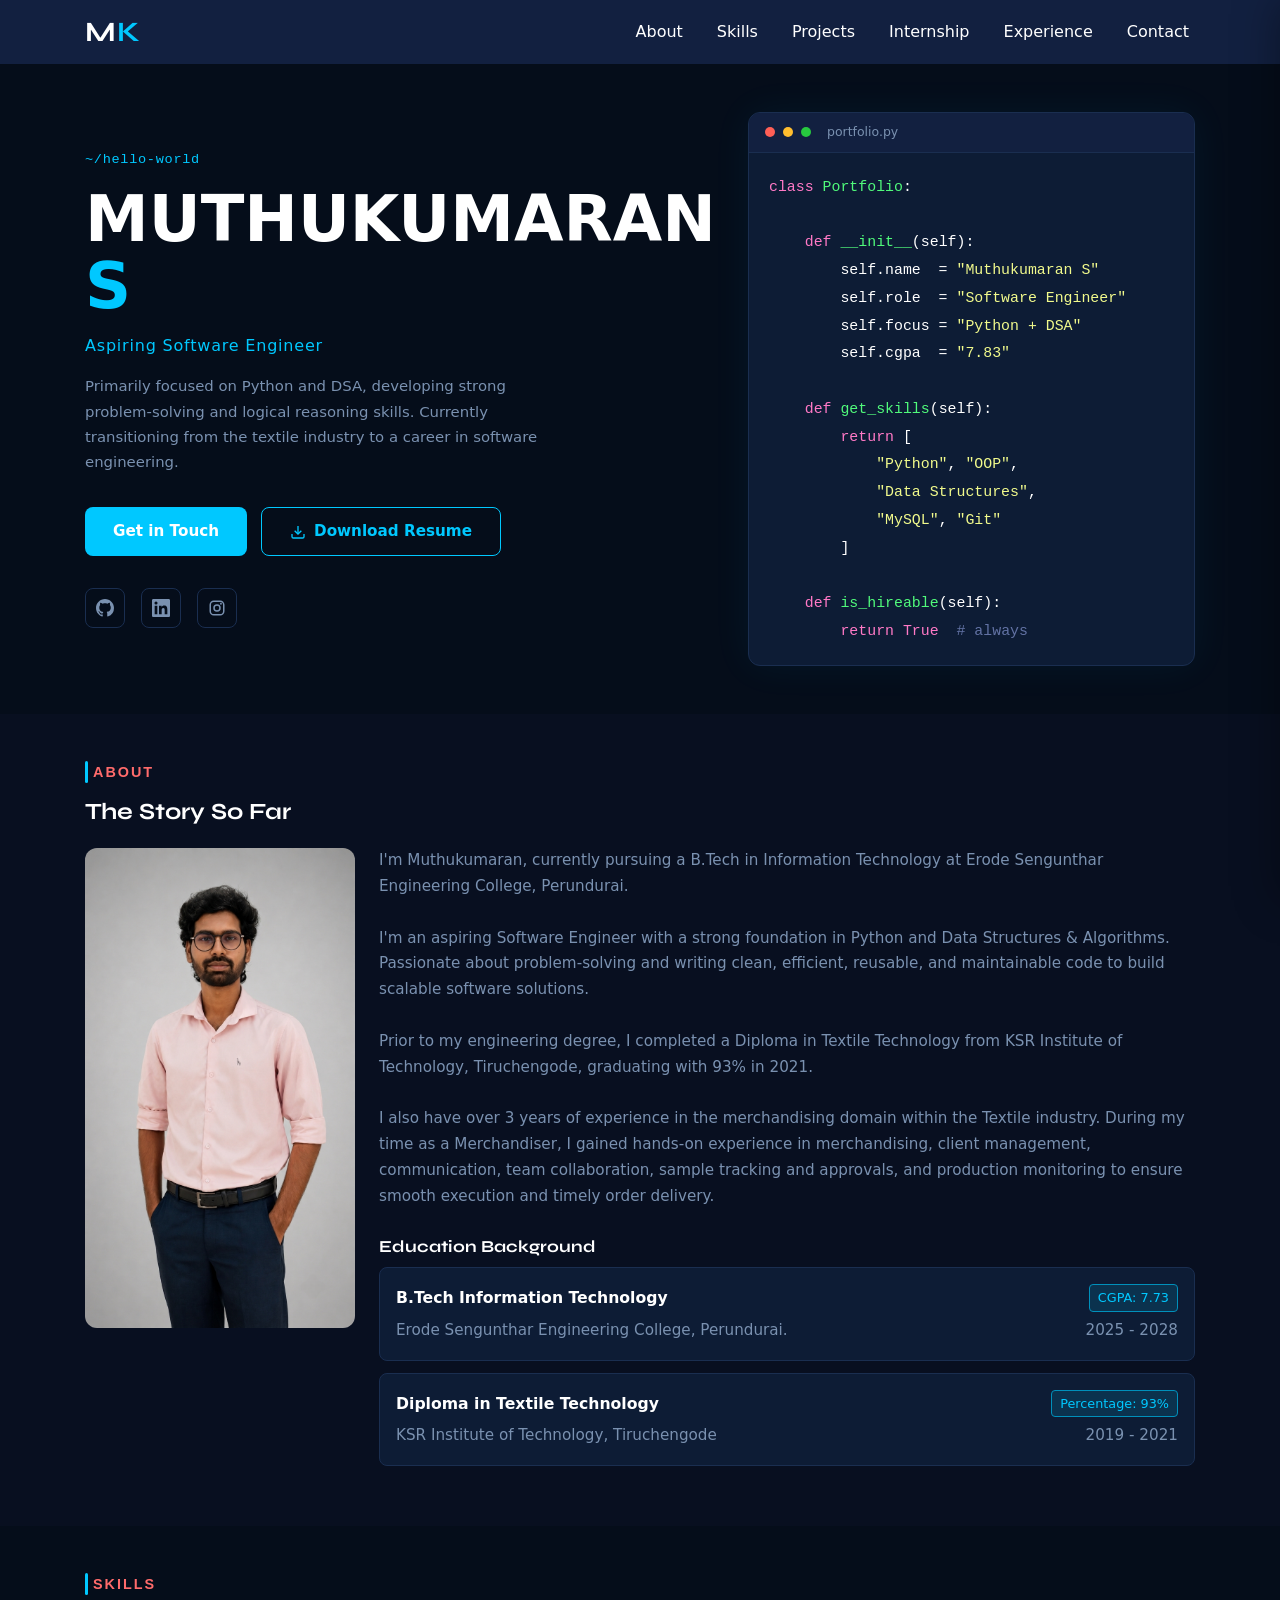
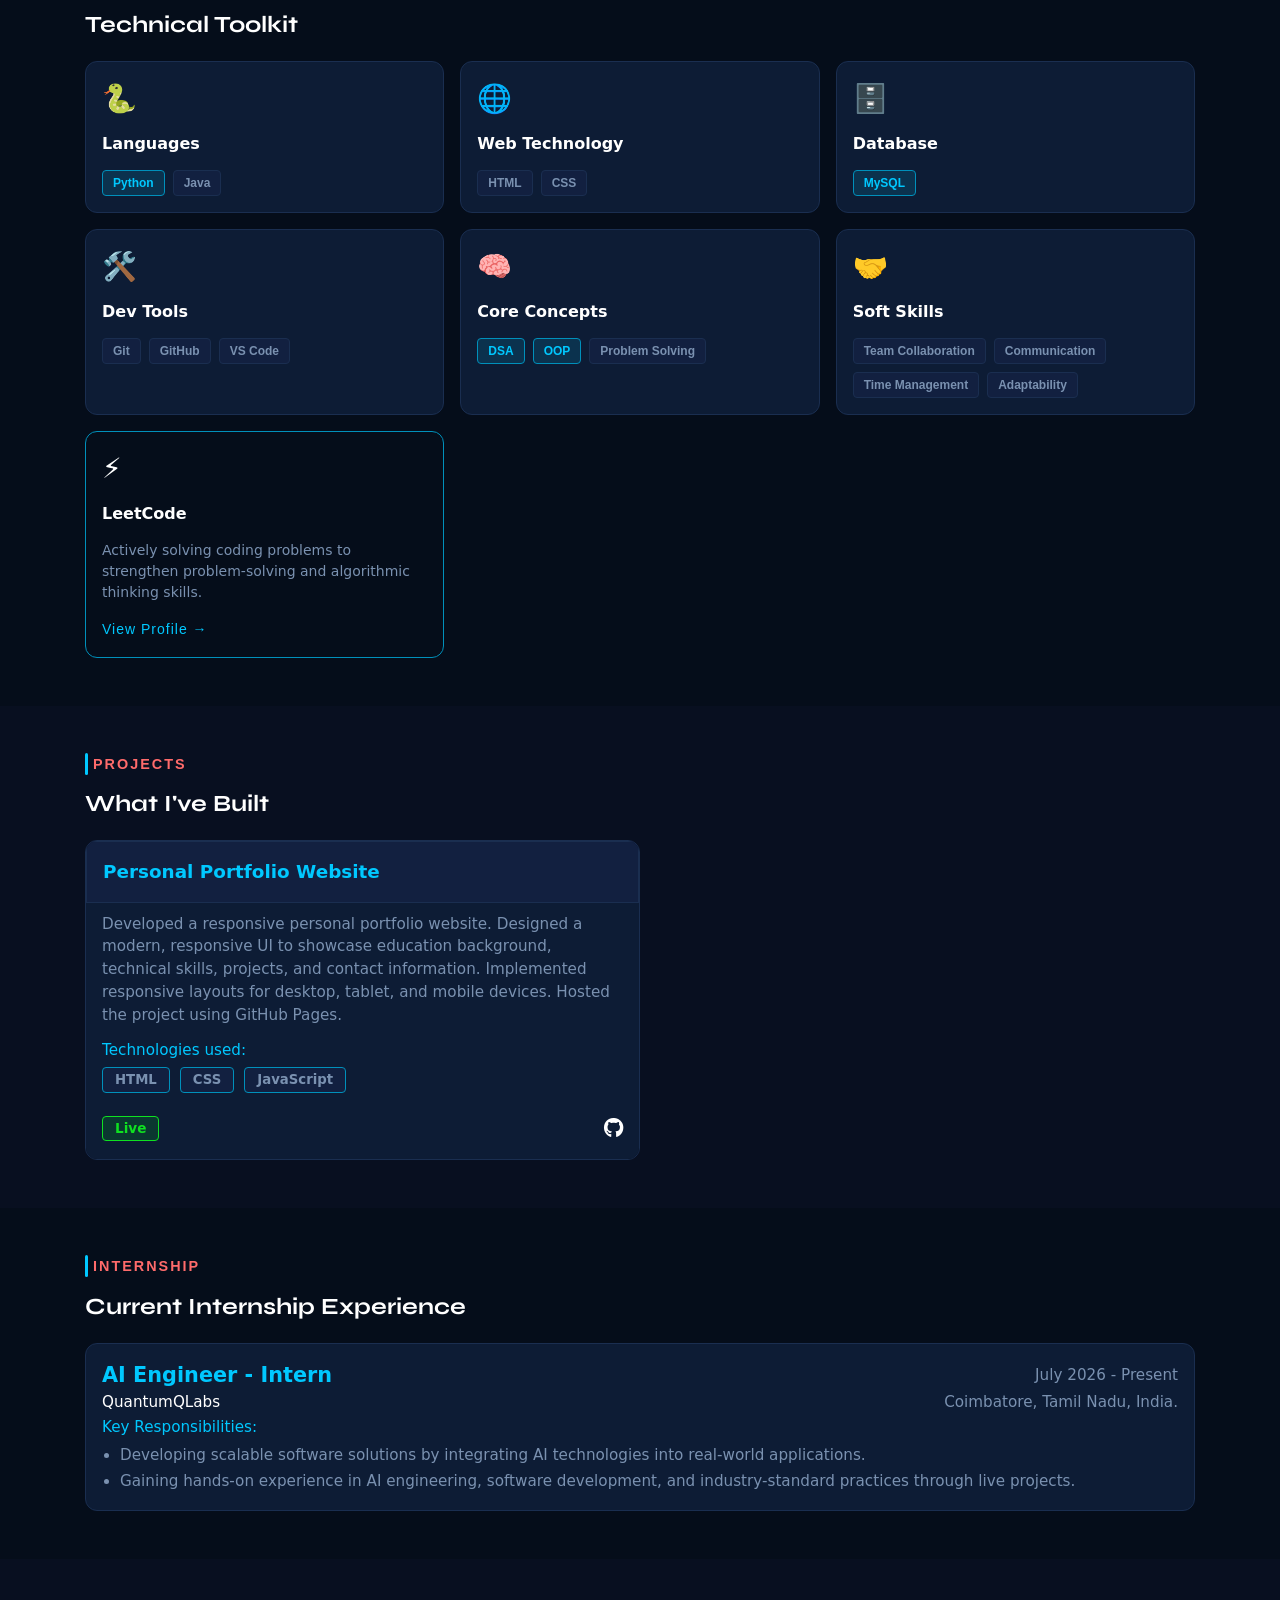
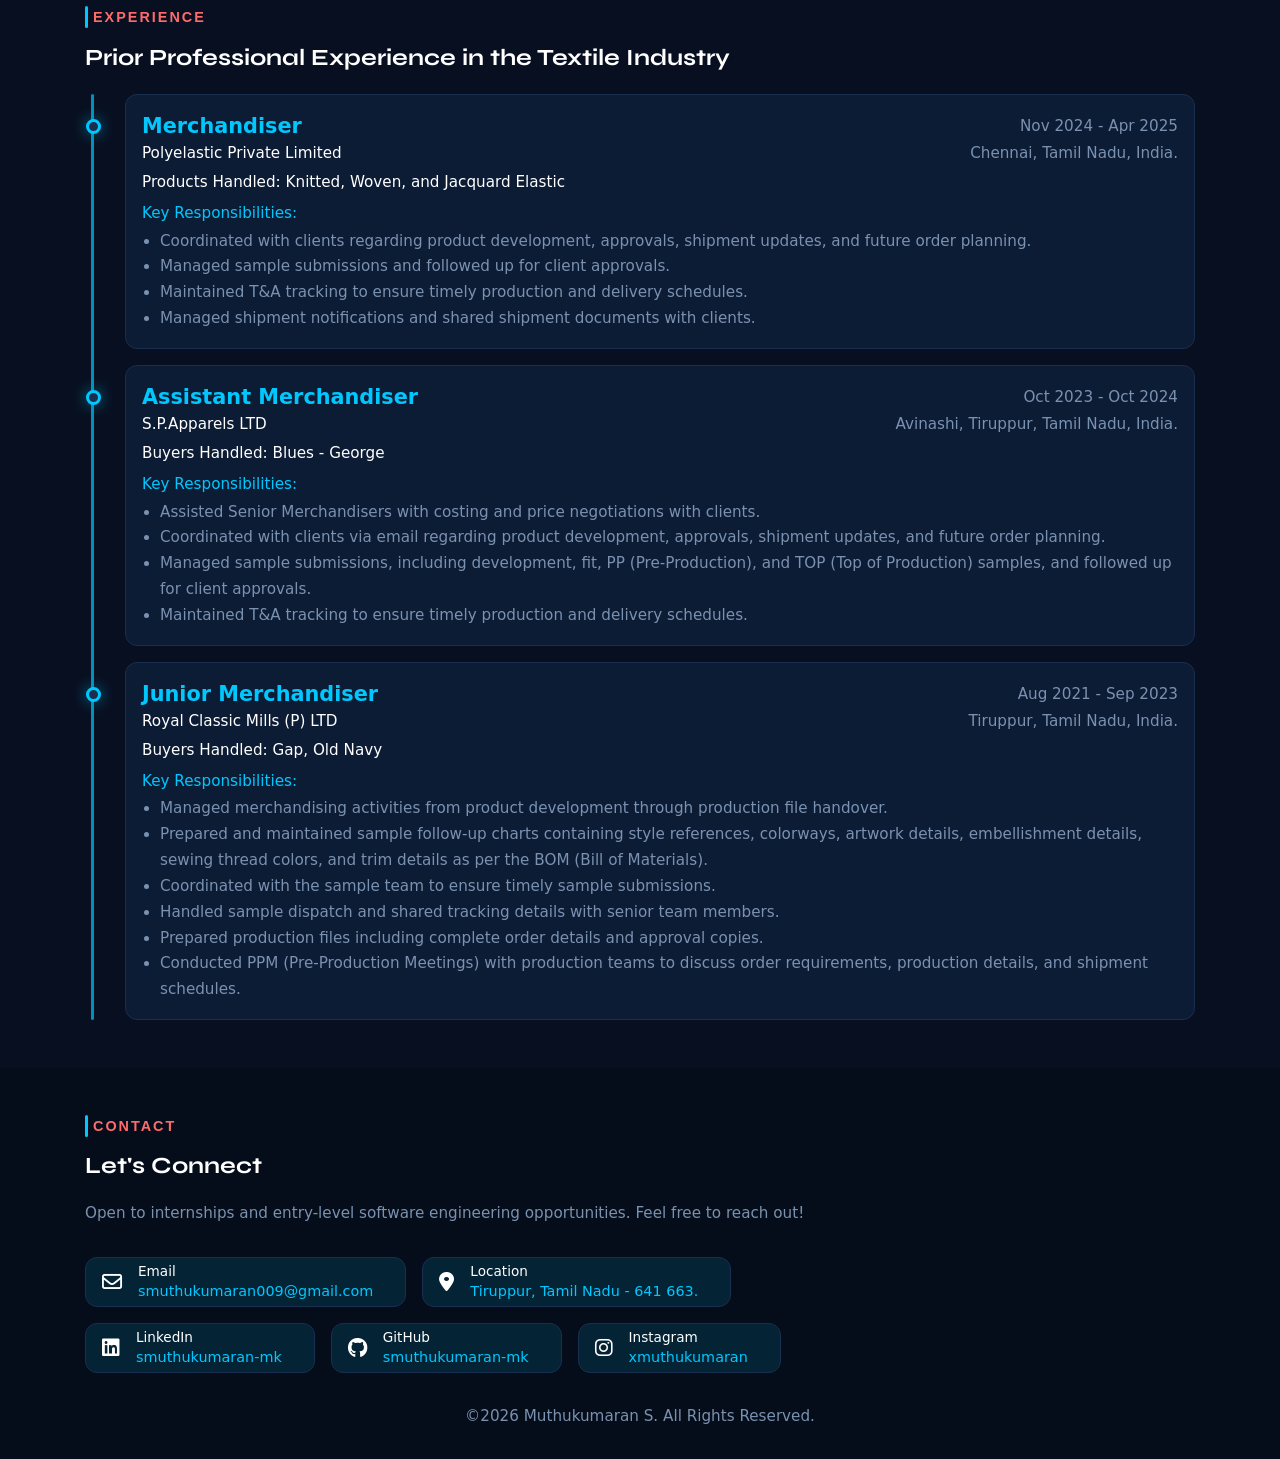
==== commit b927762e: "Intern section added" ====
--- a/index.html
+++ b/index.html
@@ -26,6 +26,7 @@
                     <a href="#about-page">About</a>
                     <a href="#skill-page">Skills</a>
                     <a href="#project-page">Projects</a>
+                    <a href="#internship-page">Internship</a>
                     <a href="#exp-page">Experience</a>
                     <a href="#contact-page">Contact</a>
                 </nav>
@@ -55,6 +56,7 @@
             <a href="#about-page">About</a>
             <a href="#skill-page">Skills</a>
             <a href="#project-page">Projects</a>
+            <a href="#internship-page">Internship</a>
             <a href="#exp-page">Experience</a>
             <a href="#contact-page">Contact</a>
         </nav>
@@ -300,7 +302,36 @@
     </section>
 
     
-    <section id="exp-page" class="odd-section">
+    <section id="internship-page" class="odd-section">
+        <div class="container">
+            <h1 class="section-title reveal">INTERNSHIP</h1>
+            <h3 class="section-sub-title reveal">Current Internship Experience</h3>
+            <div class="exp-details">
+                <div class="exp-card no-timeline reveal stagger">
+                    <div class="company-card">
+                        <div class="job-info">
+                            <h3 class="role">AI Engineer - Intern</h3>
+                            <p class="duration">July 2026 - Present</p>
+                        </div>
+                        <div class="company-info">
+                            <h4 class="company-name">QuantumQLabs</h4>
+                            <p class="company-location">Coimbatore, Tamil Nadu, India.</p>
+                        </div>
+                        <h4 class="jd-title">Key Responsibilities:</h4>
+                        <ul class="jd">
+                            <li>Developing scalable software solutions by integrating AI technologies into
+                                real-world applications.</li>
+                            <li>Gaining hands-on experience in AI engineering, software development, and
+                                industry-standard practices through live projects.</li>
+                        </ul>
+                    </div>
+                </div>
+            </div>
+        </div>
+    </section>
+
+    
+    <section id="exp-page" class="even-section">
         <div class="container">
             <h1 class="section-title reveal">EXPERIENCE</h1>
             <h3 class="section-sub-title reveal">Prior Professional Experience in the Textile Industry</h3>
@@ -376,7 +407,7 @@
         </div>
     </section>
 
-    <footer id="contact-page" class="even-section">
+    <footer id="contact-page" class="odd-section">
         <div class="container">
             <h1 class="section-title reveal">CONTACT</h1>
             <h3 class="section-sub-title reveal">Let's Connect</h3>
--- a/style.css
+++ b/style.css
@@ -1690,6 +1690,16 @@
         padding-top: 2rem;
     }
 }
+/* ---- INTERNSHIP SECTION (Experience format, no timeline bar/dot) ---- */
+.exp-card.no-timeline {
+    padding-left: 0;
+}
+
+.exp-card.no-timeline::before,
+.exp-card.no-timeline .company-card::before {
+    content: none;
+}
+
 /* ------ SCROLL / LOAD TRANSITIONS ------ */
 .reveal {
     opacity: 0;
@@ -1792,4 +1802,4 @@
     html {
         scroll-behavior: auto;
     }
-}
+}
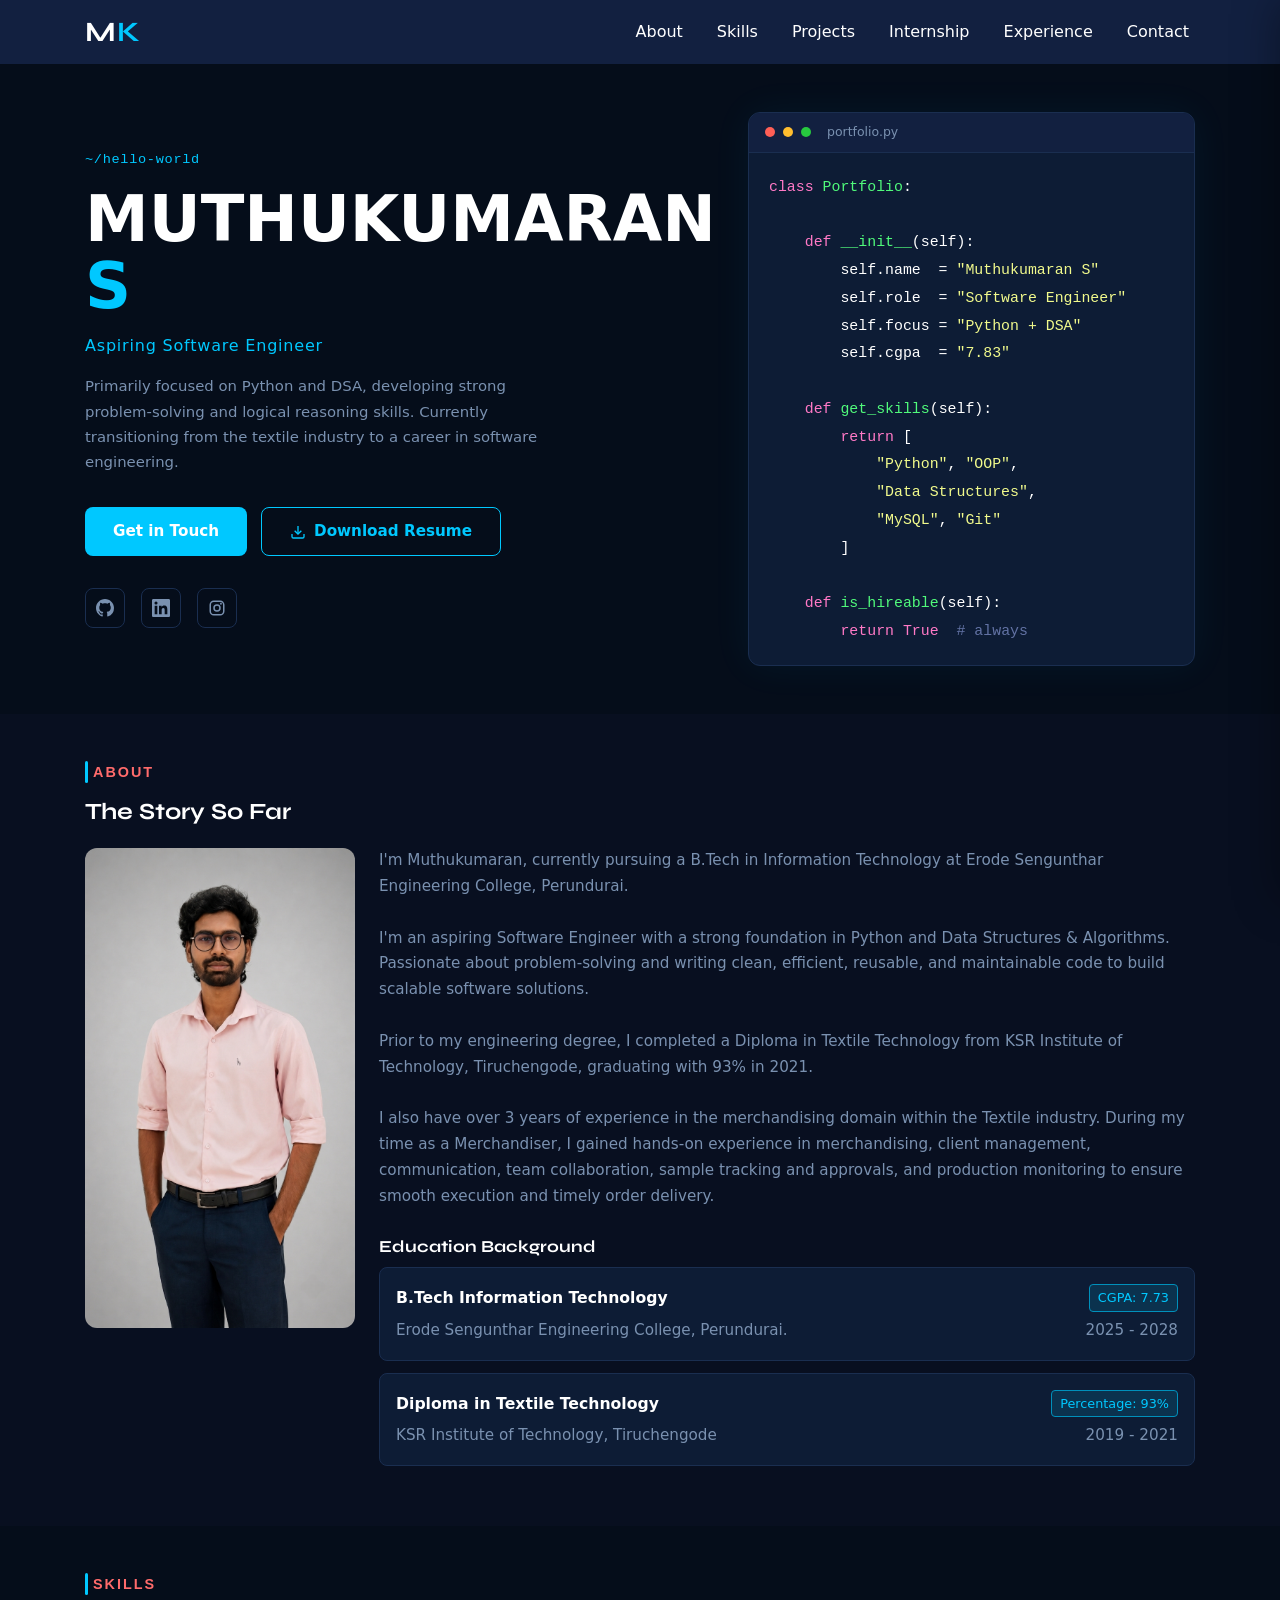
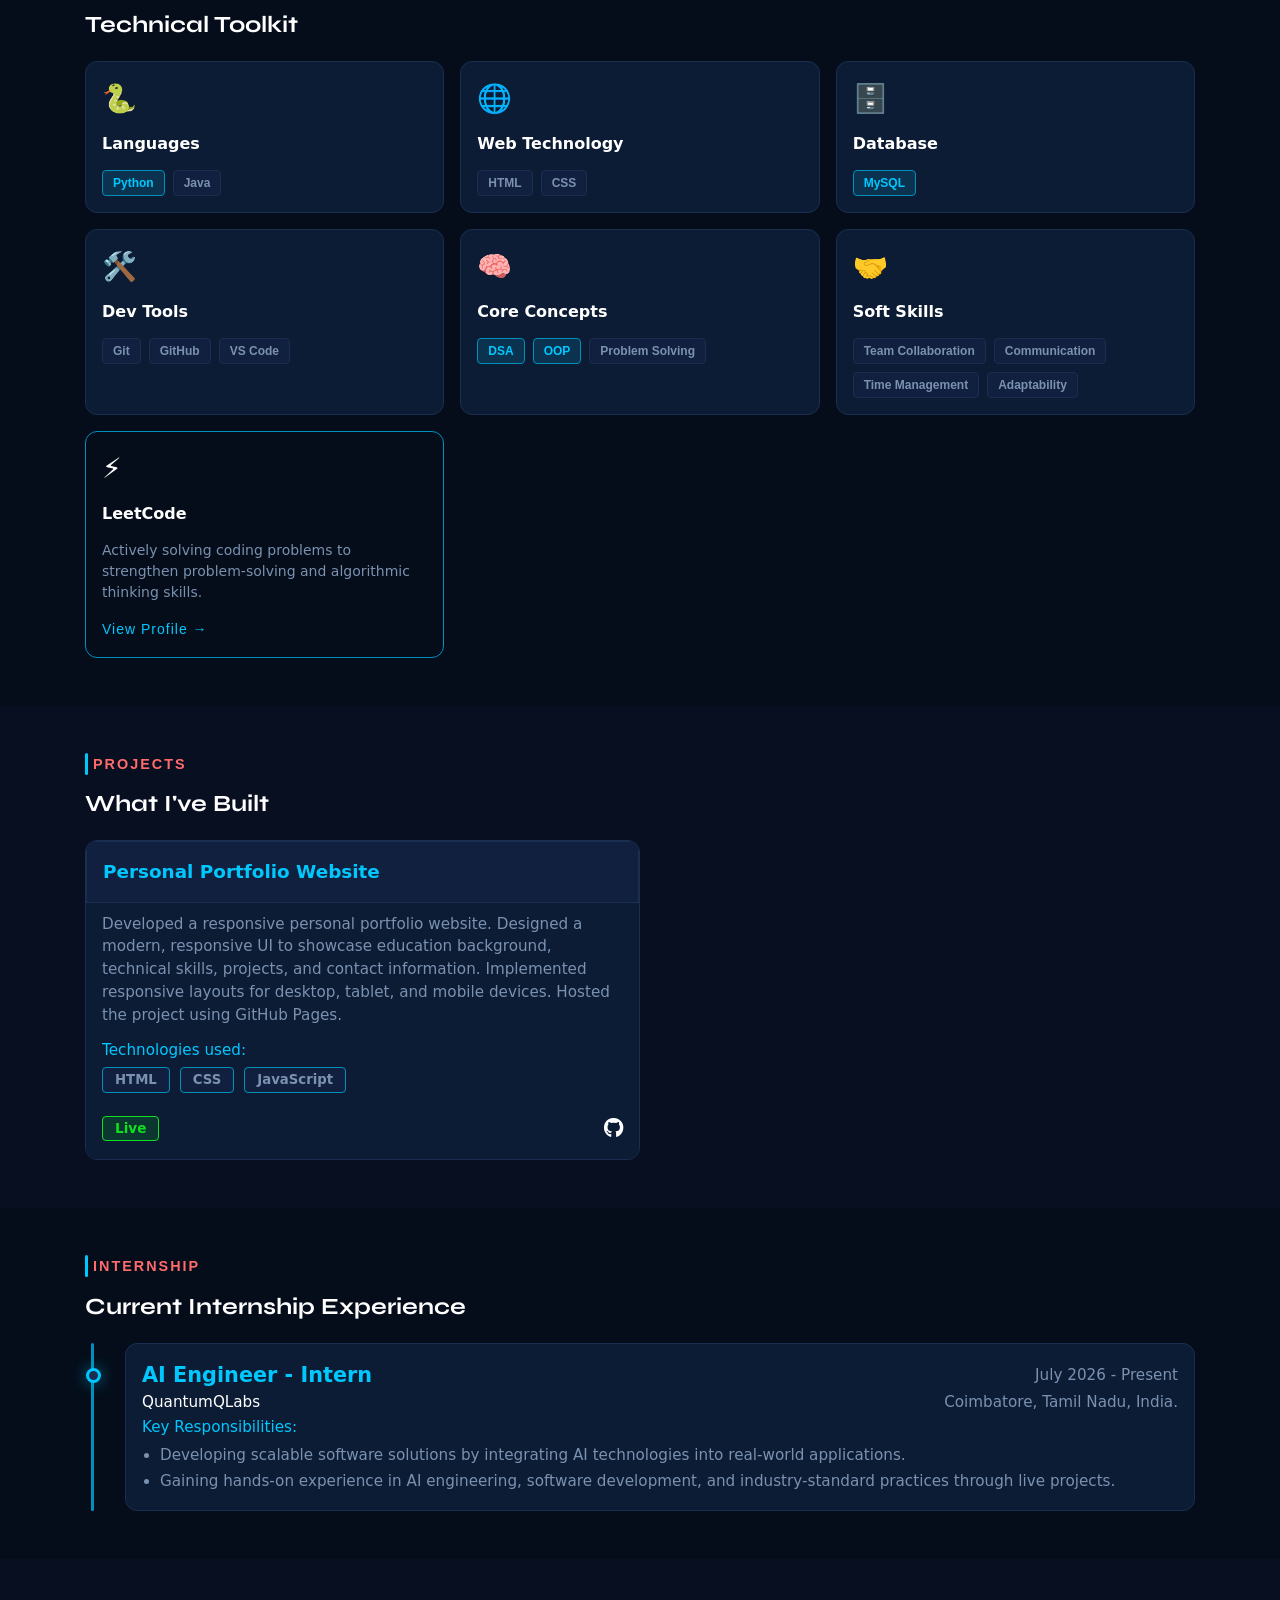
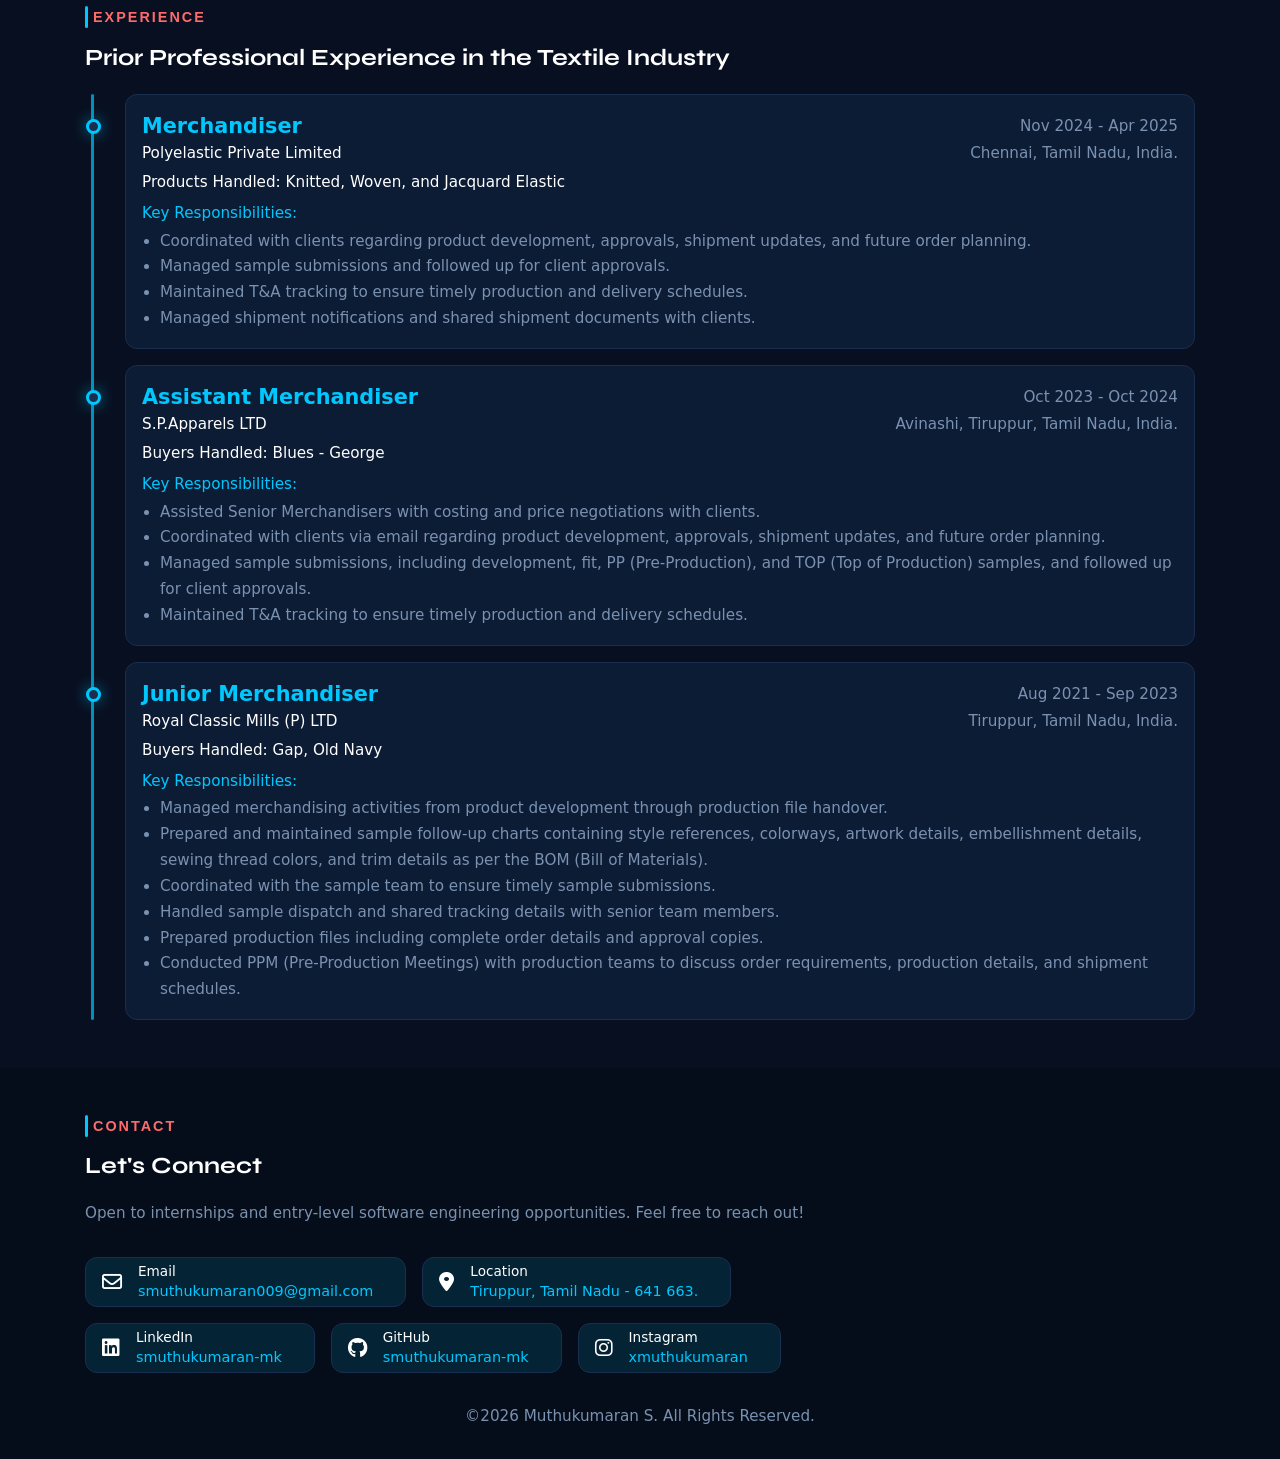
==== commit cf2fe06e: "Intern section added" ====
--- a/index.html
+++ b/index.html
@@ -307,7 +307,7 @@
             <h1 class="section-title reveal">INTERNSHIP</h1>
             <h3 class="section-sub-title reveal">Current Internship Experience</h3>
             <div class="exp-details">
-                <div class="exp-card no-timeline reveal stagger">
+                <div class="exp-card reveal stagger">
                     <div class="company-card">
                         <div class="job-info">
                             <h3 class="role">AI Engineer - Intern</h3>
--- a/style.css
+++ b/style.css
@@ -1690,15 +1690,6 @@
         padding-top: 2rem;
     }
 }
-/* ---- INTERNSHIP SECTION (Experience format, no timeline bar/dot) ---- */
-.exp-card.no-timeline {
-    padding-left: 0;
-}
-
-.exp-card.no-timeline::before,
-.exp-card.no-timeline .company-card::before {
-    content: none;
-}
 
 /* ------ SCROLL / LOAD TRANSITIONS ------ */
 .reveal {
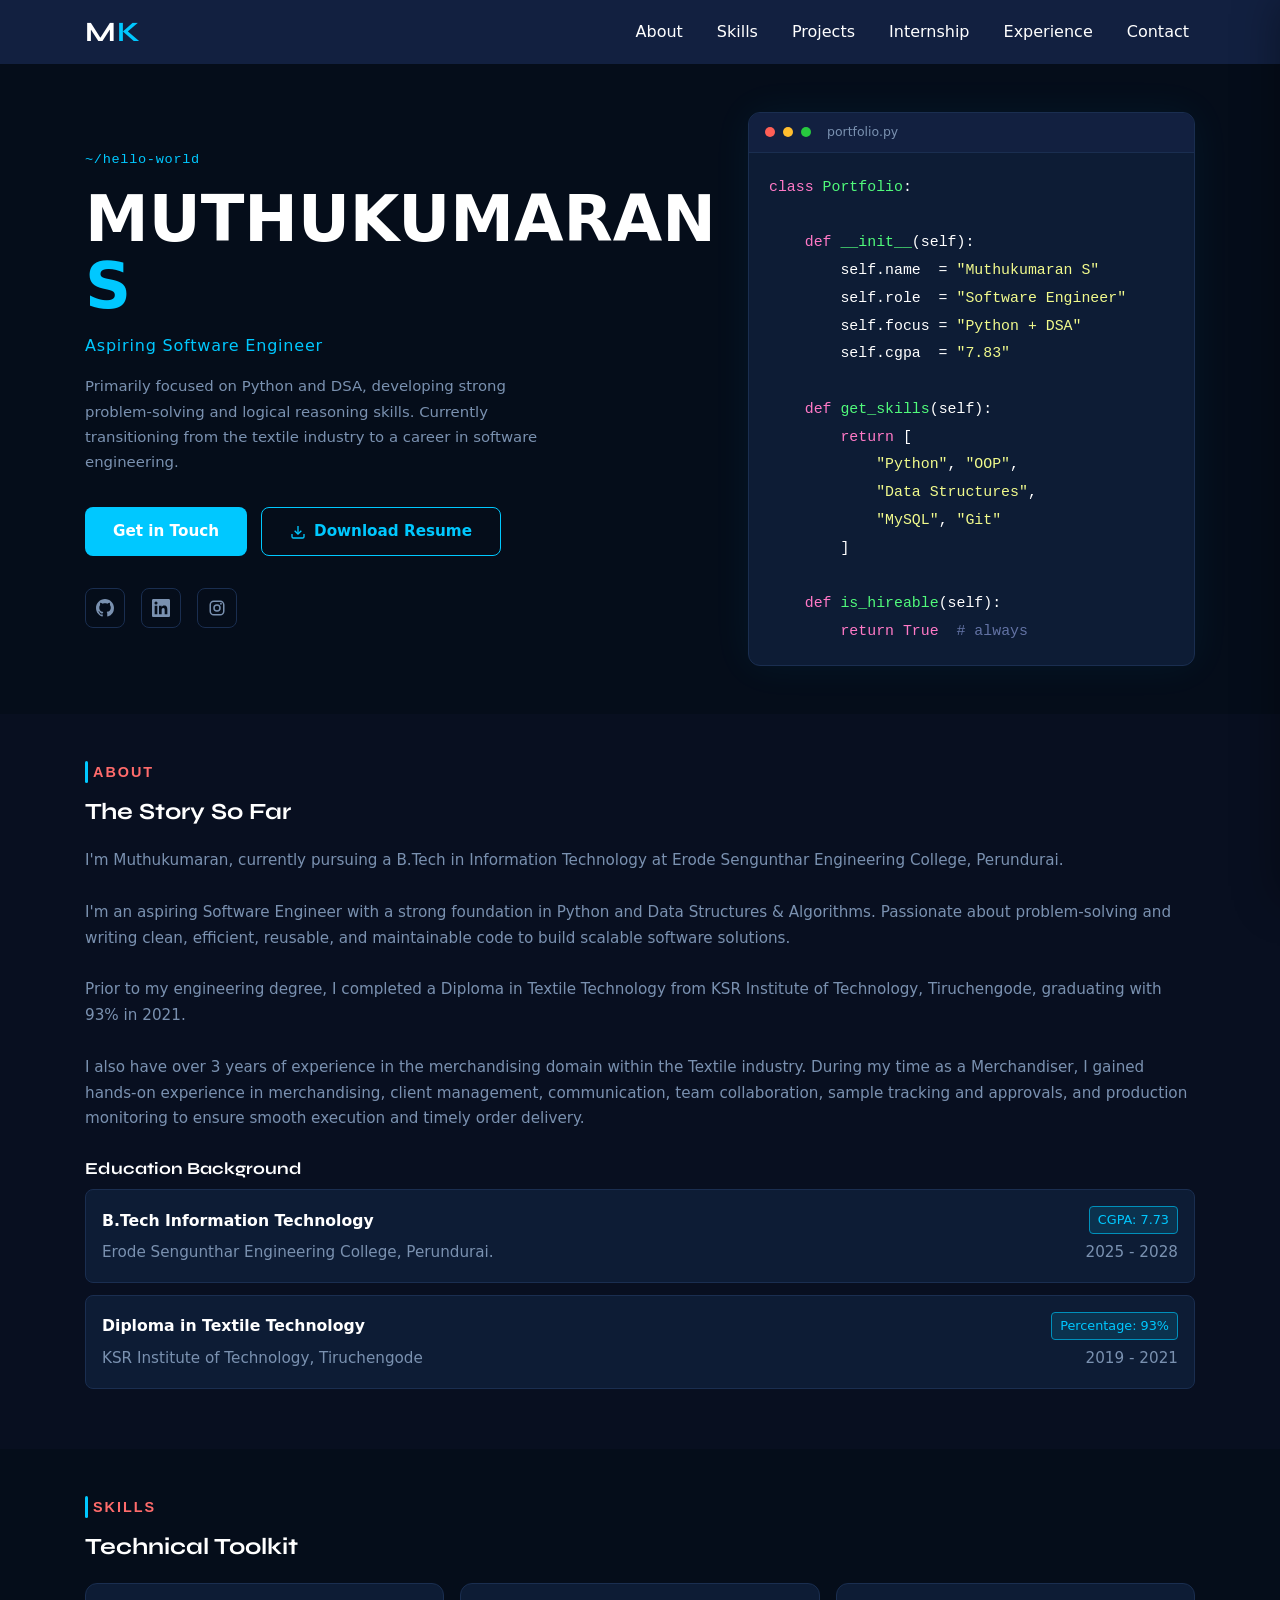
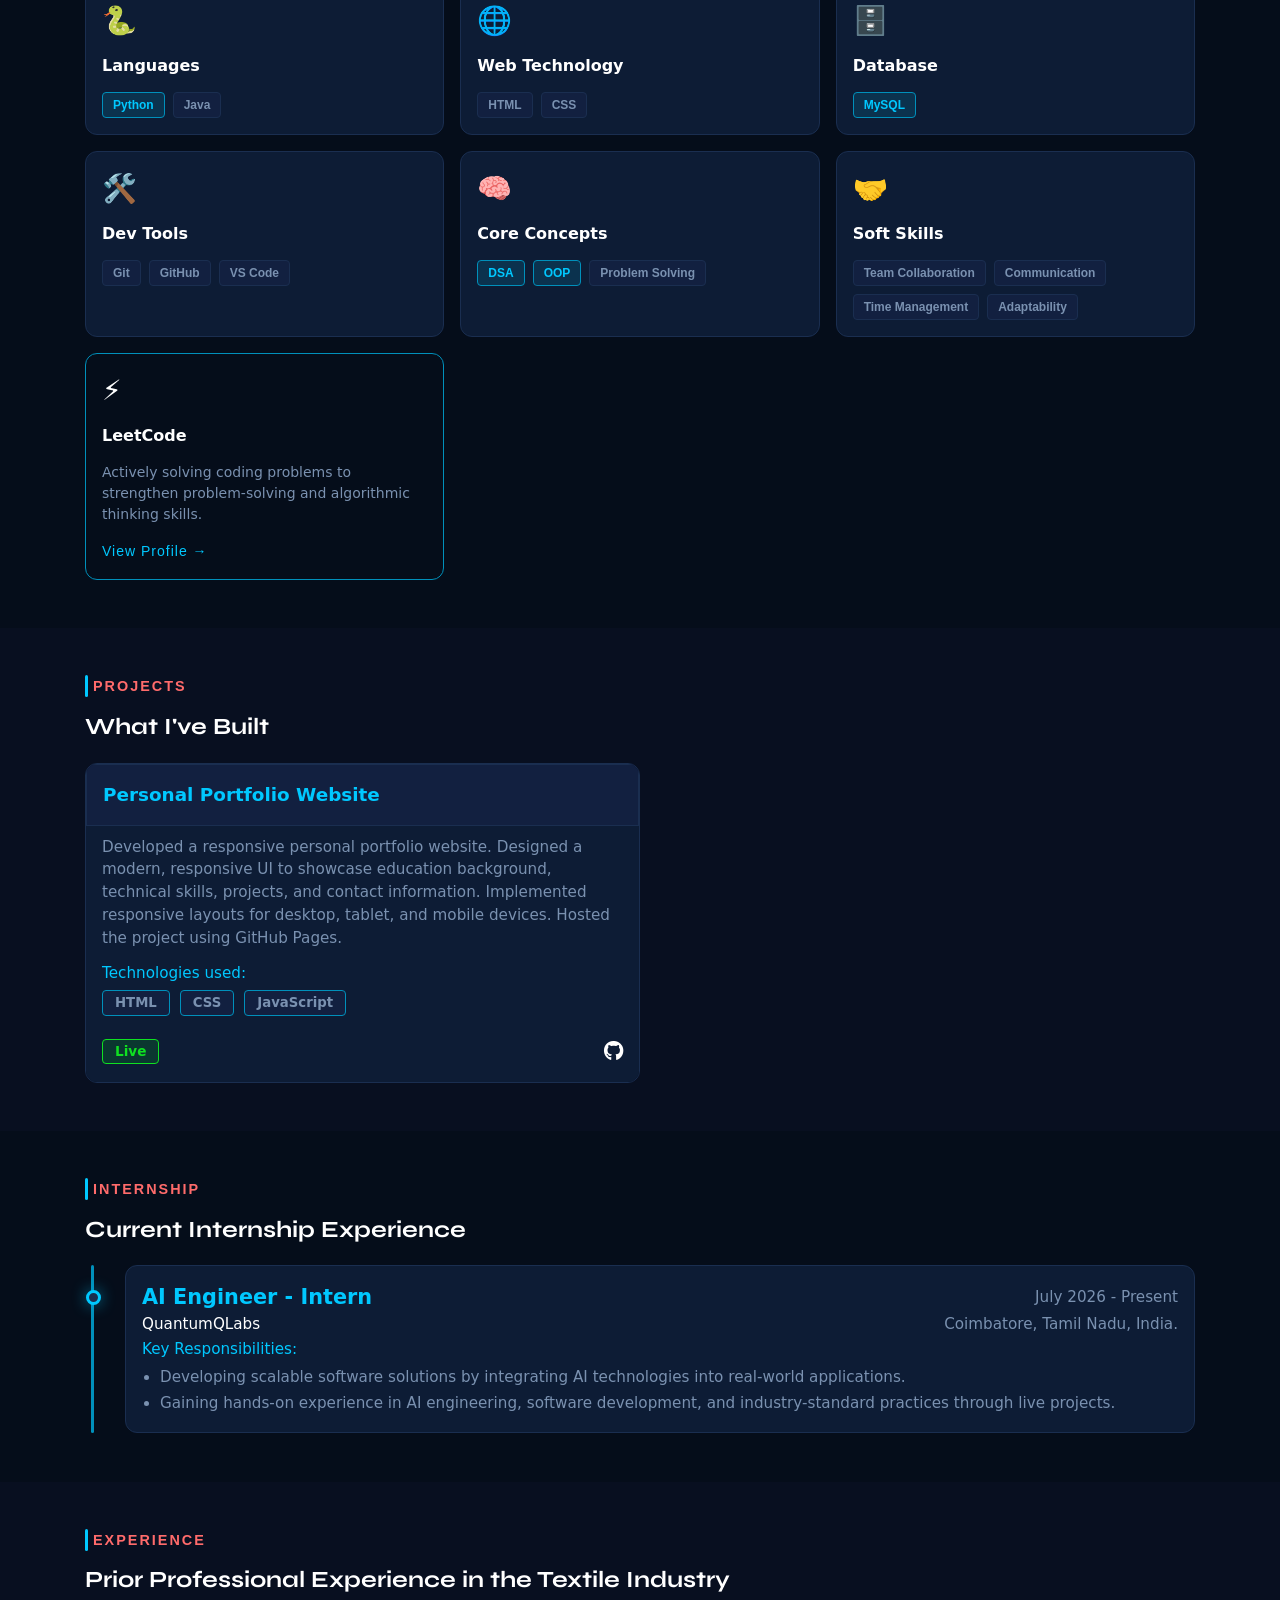
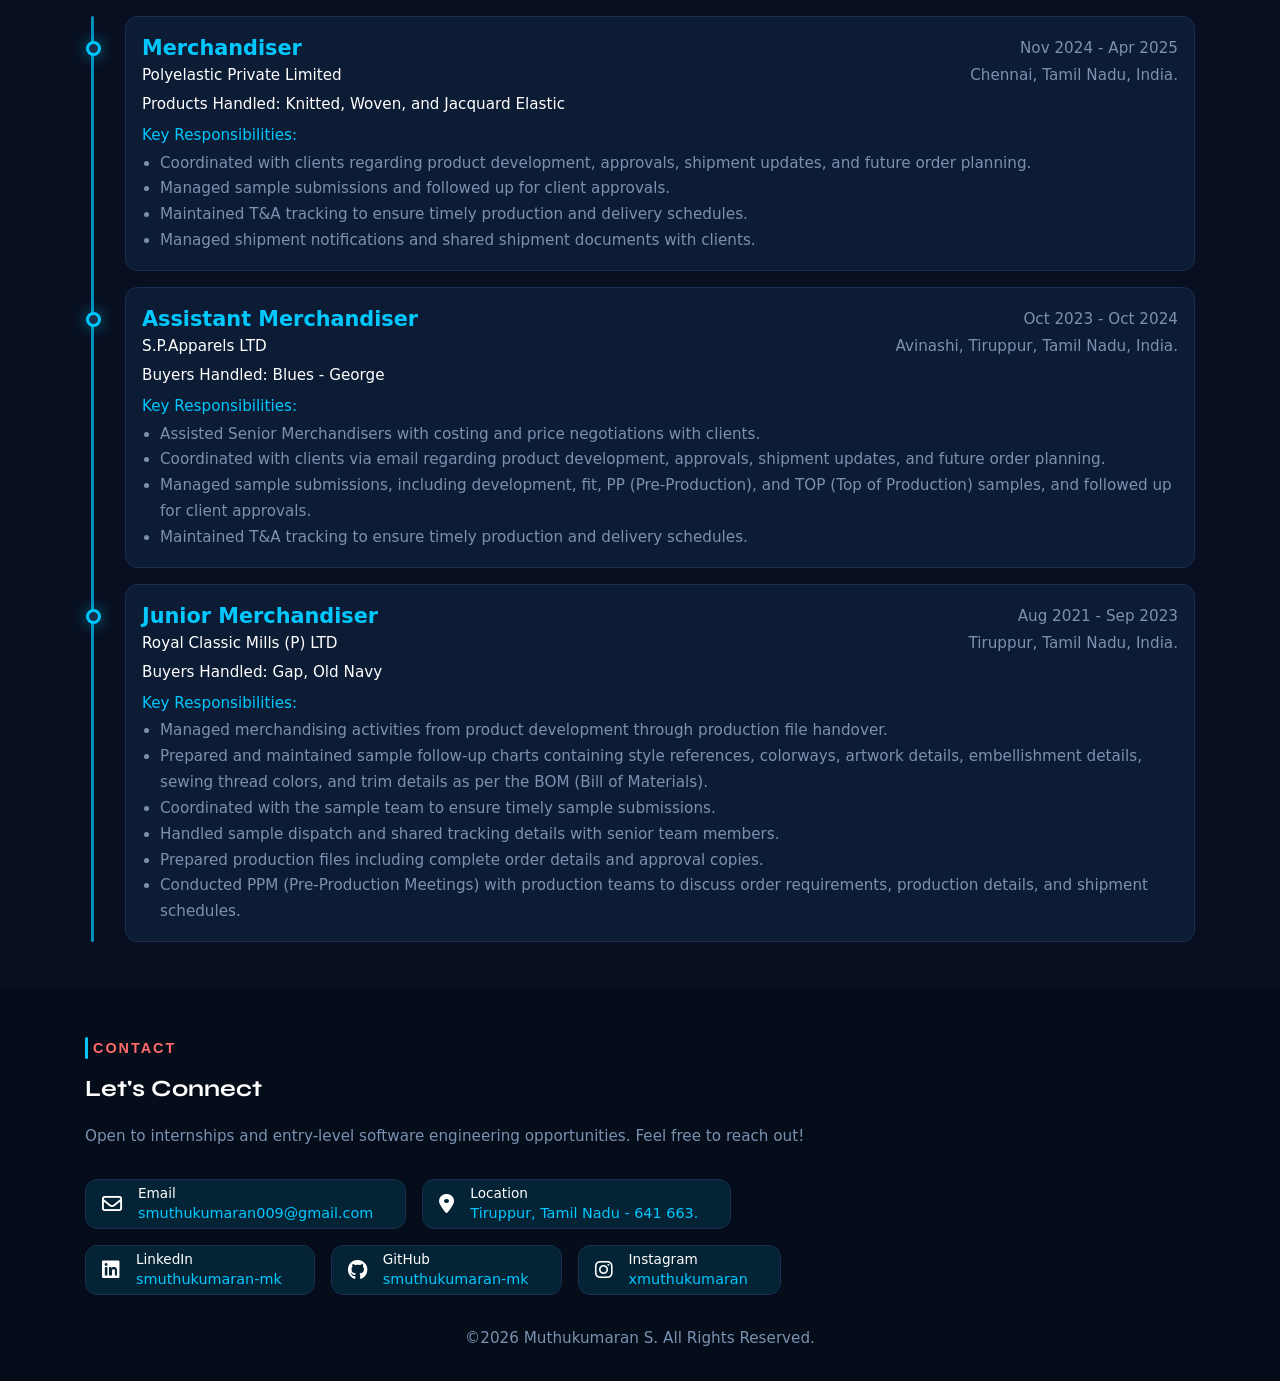
==== commit 3033f0f4: "Remove about image" ====
--- a/index.html
+++ b/index.html
@@ -141,9 +141,9 @@
             <h1 class="section-title reveal">ABOUT</h1>
             <h3 class="section-sub-title reveal">The Story So Far</h3>
             <div class="about-container">
-                <div class="img-card reveal reveal-left">
+                <!-- <div class="img-card reveal reveal-left">
                     <img src="images/about.png">
-                </div>
+                </div> -->
                 <div class="summary-card reveal reveal-right">
                     <p>
                         I'm Muthukumaran, currently pursuing a B.Tech in Information Technology at Erode 
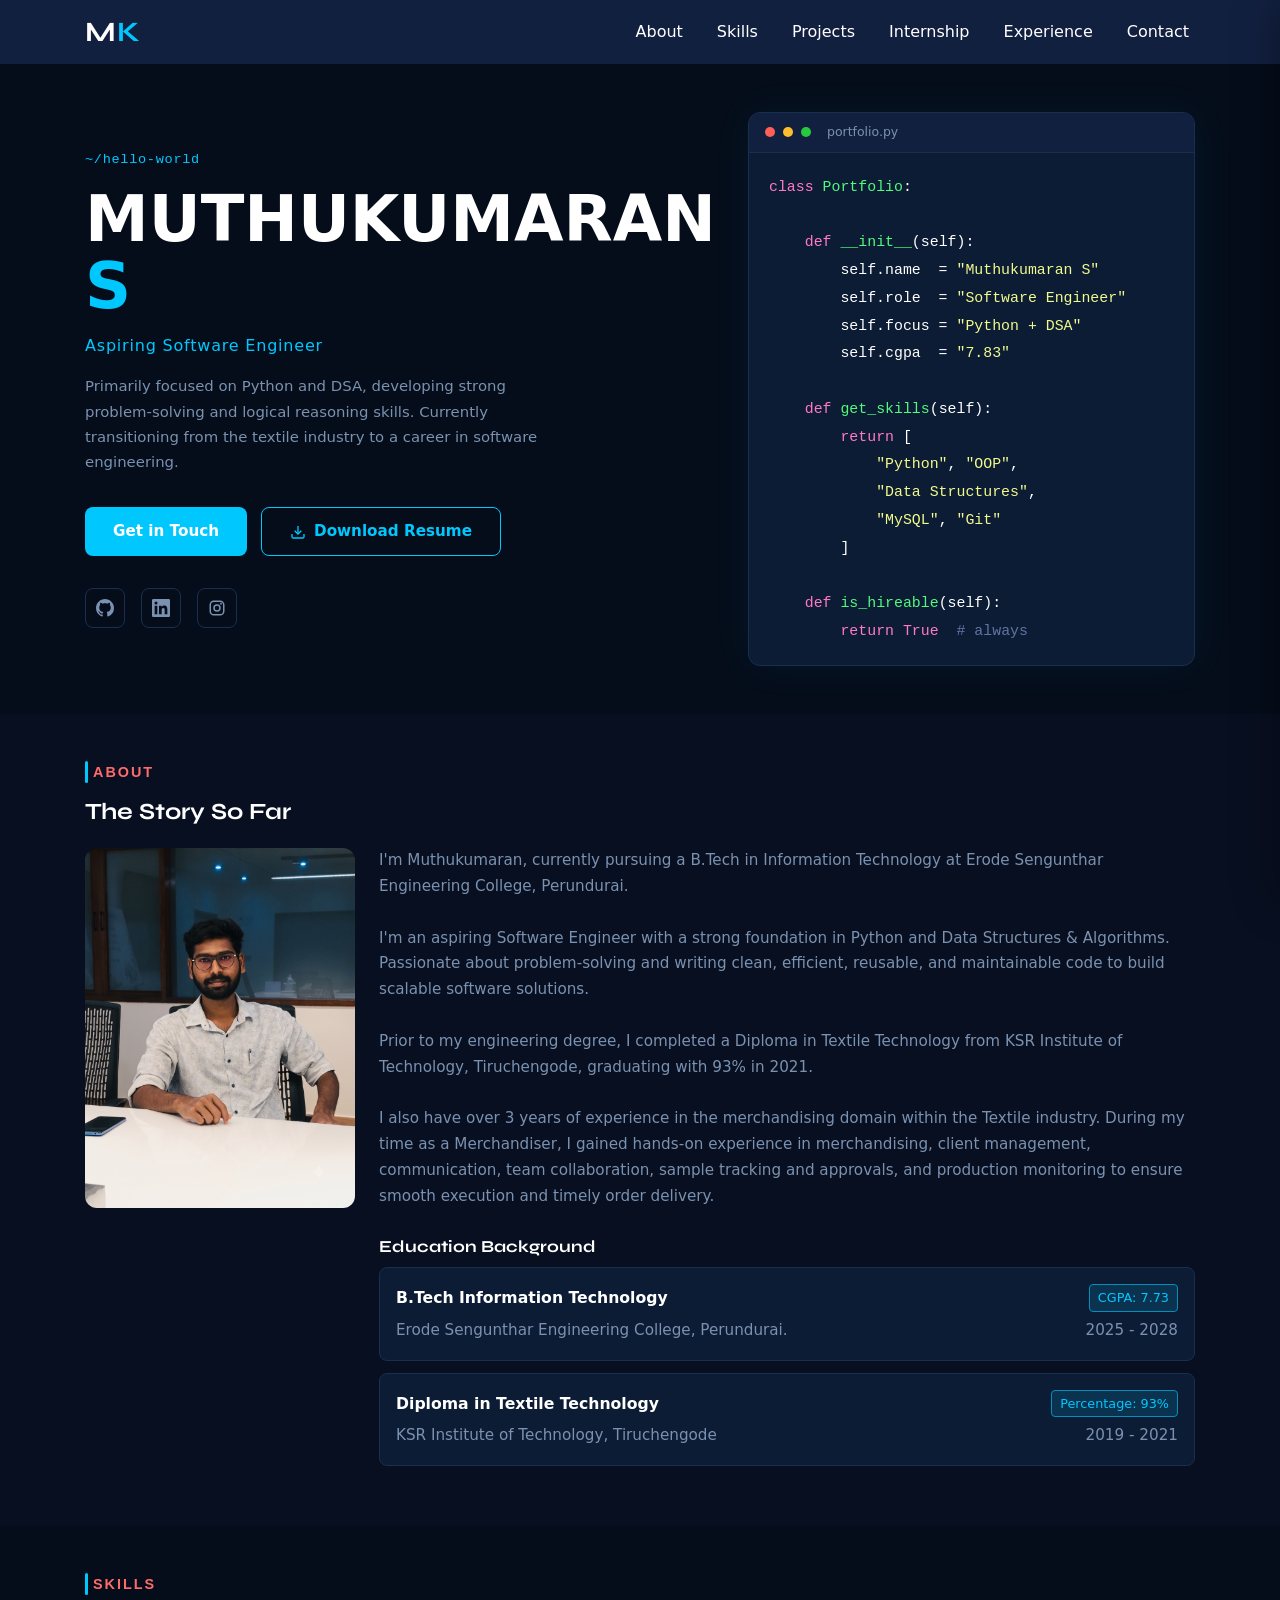
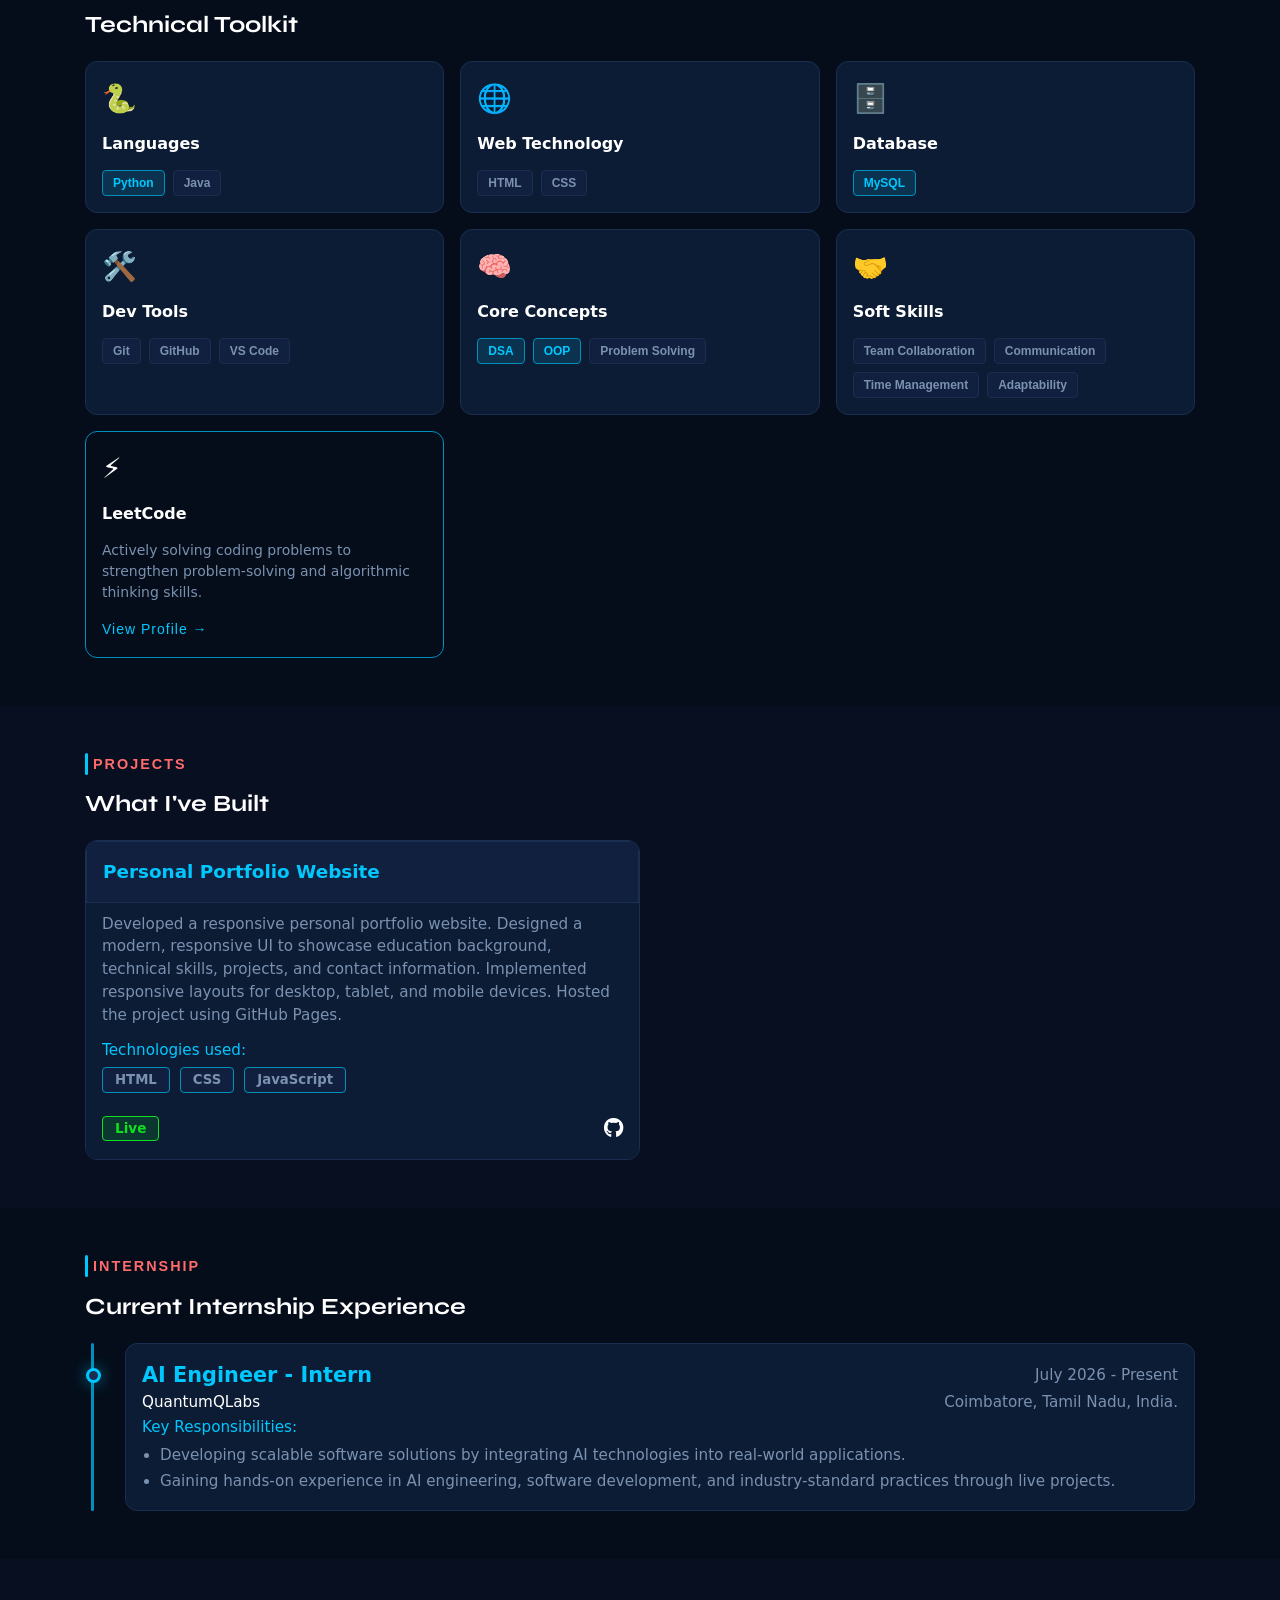
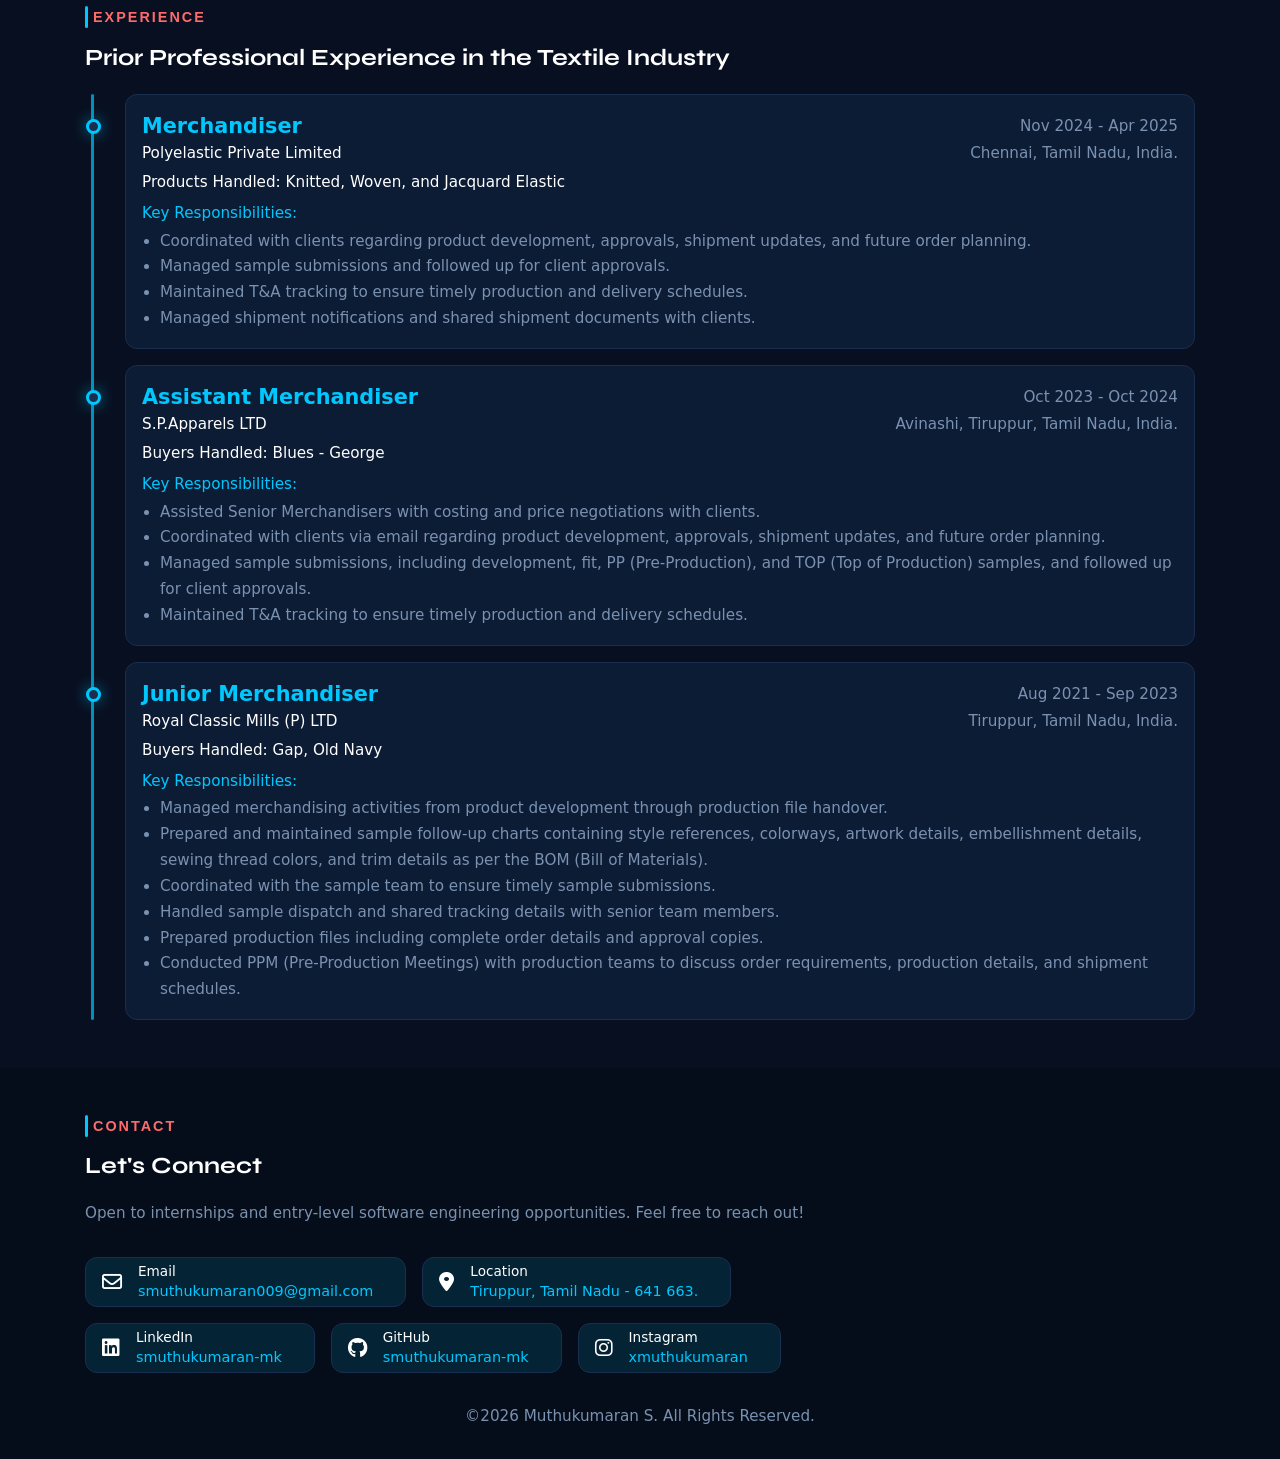
==== commit 5867945a: "Resume and about image update" ====
--- a/index.html
+++ b/index.html
@@ -141,9 +141,9 @@
             <h1 class="section-title reveal">ABOUT</h1>
             <h3 class="section-sub-title reveal">The Story So Far</h3>
             <div class="about-container">
-                <!-- <div class="img-card reveal reveal-left">
+                <div class="img-card reveal reveal-left">
                     <img src="images/about.png">
-                </div> -->
+                </div>
                 <div class="summary-card reveal reveal-right">
                     <p>
                         I'm Muthukumaran, currently pursuing a B.Tech in Information Technology at Erode 
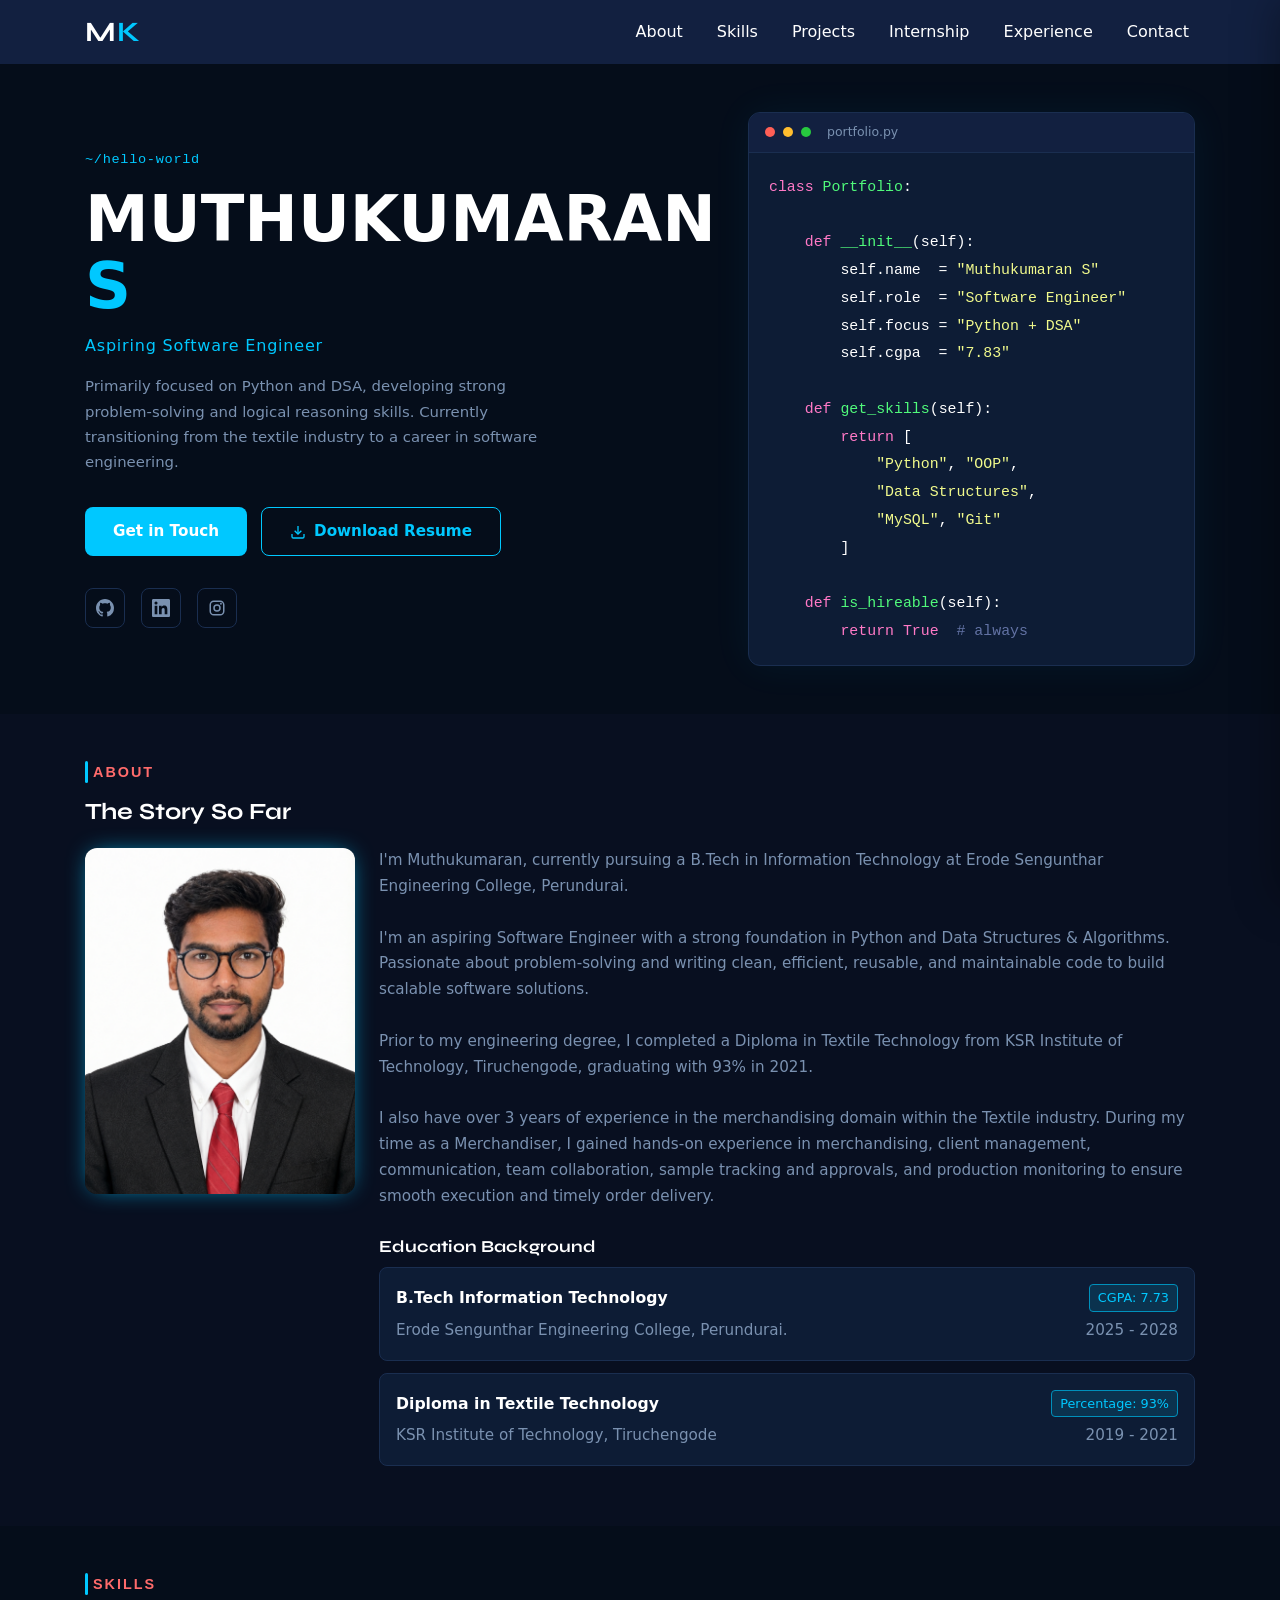
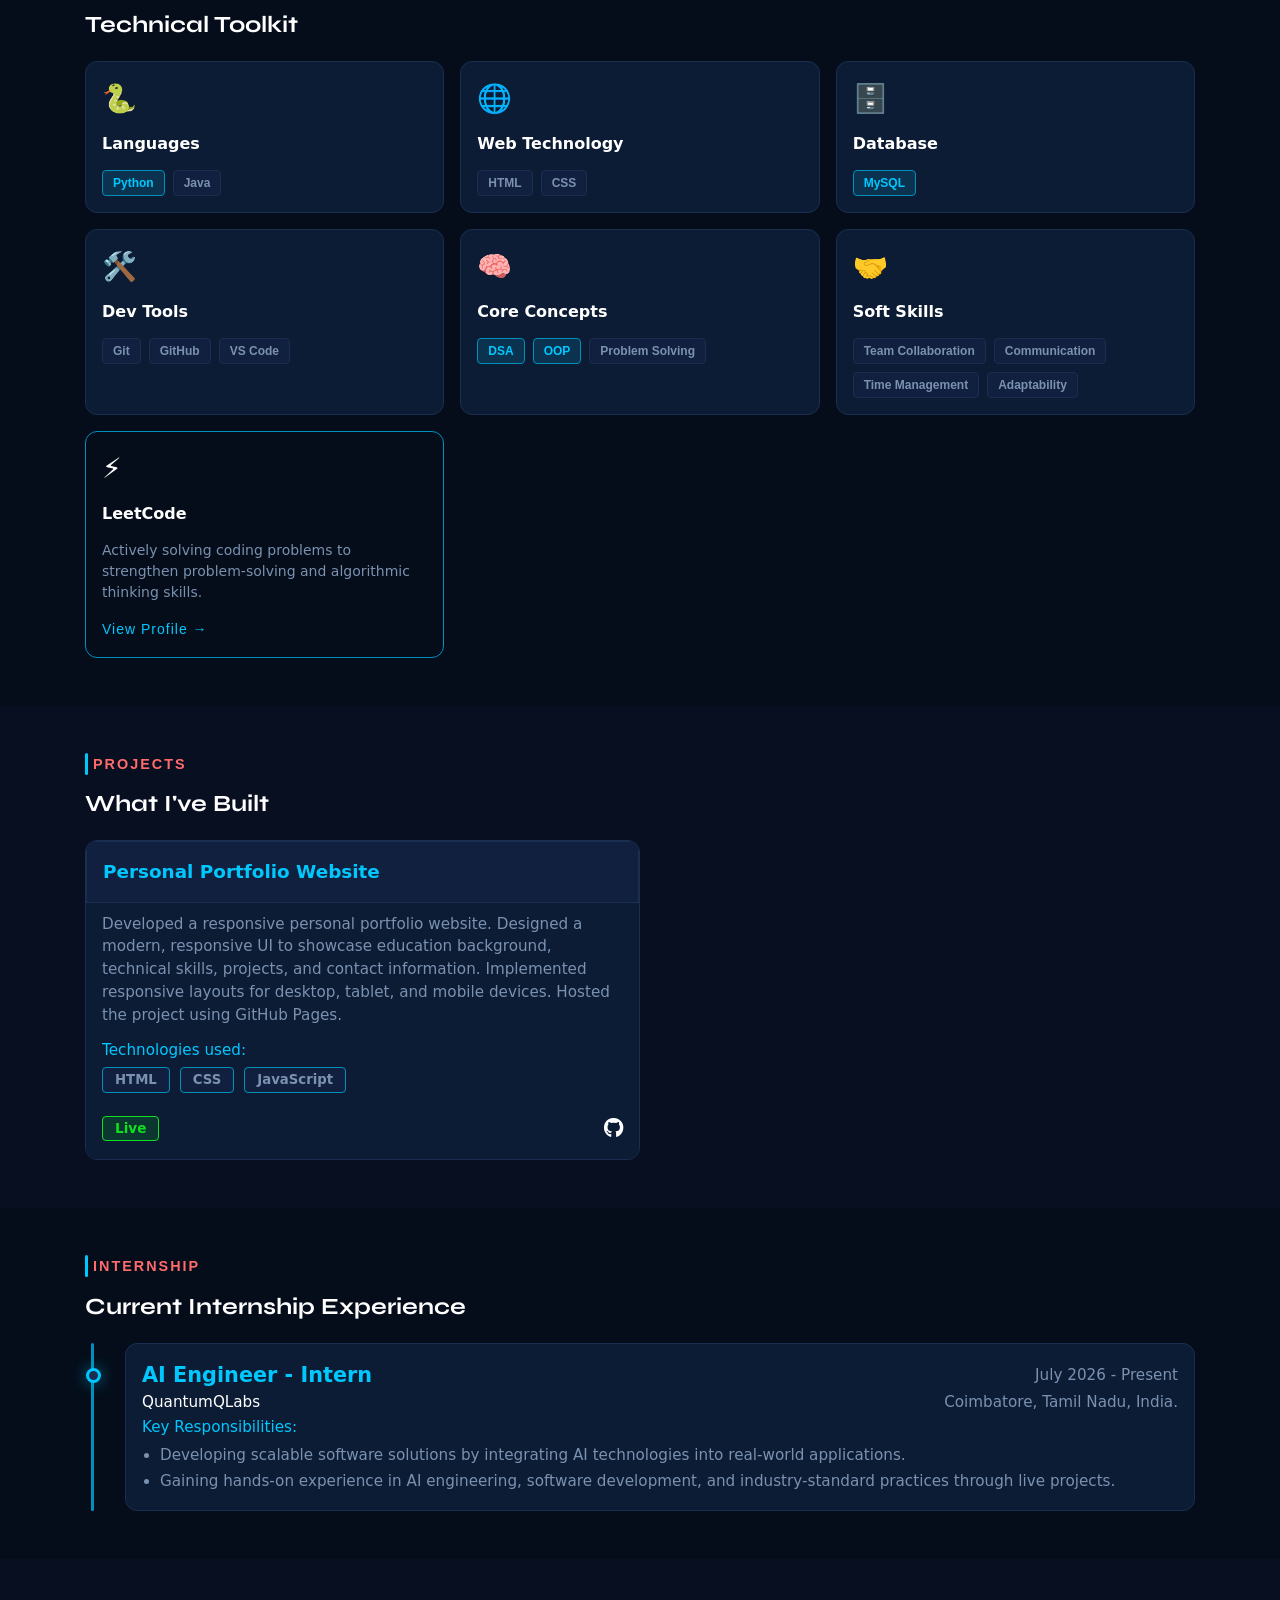
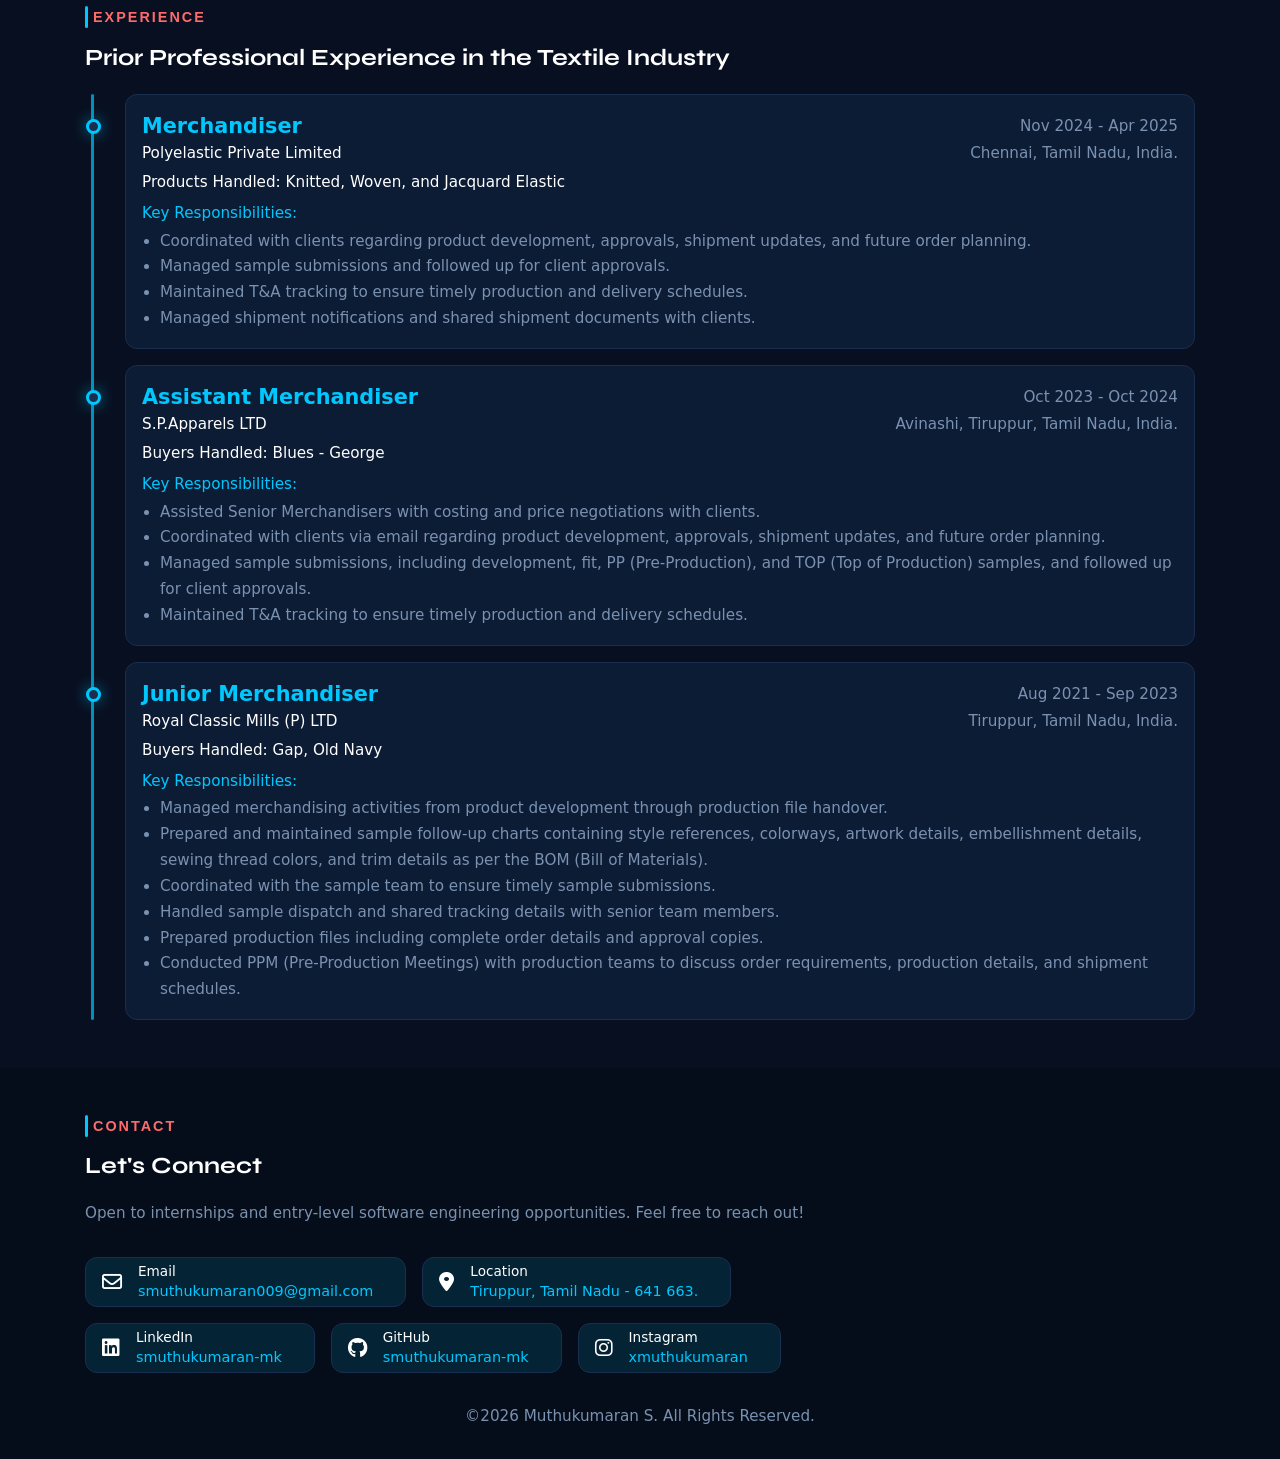
==== commit f2ae64ad: "Update resume" ====
--- a/index.html
+++ b/index.html
@@ -73,7 +73,7 @@
                     software engineering.</p>
                 <div class="hero-actions">
                     <a class="btn btn-primary" href="#contact-page">Get in Touch</a>
-                    <a class="btn btn-outline" href="resume.pdf" download="Muthukumaran_S_Software_Engineer_Resume.pdf">
+                    <a class="btn btn-outline" href="resume.pdf" download="Muthukumaran_S_Resume.pdf">
                         <svg width="16" height="16" viewBox="0 0 24 24" fill="none" stroke="currentColor"
                             stroke-width="2">
                             <path d="M21 15v4a2 2 0 0 1-2 2H5a2 2 0 0 1-2-2v-4" />
--- a/style.css
+++ b/style.css
@@ -495,6 +495,7 @@
 .img-card img {
     width: 270px;
     border-radius: 12px;
+    box-shadow: 0 0 24px -8px var(--cyan);
 }
 
 .summary-card p {
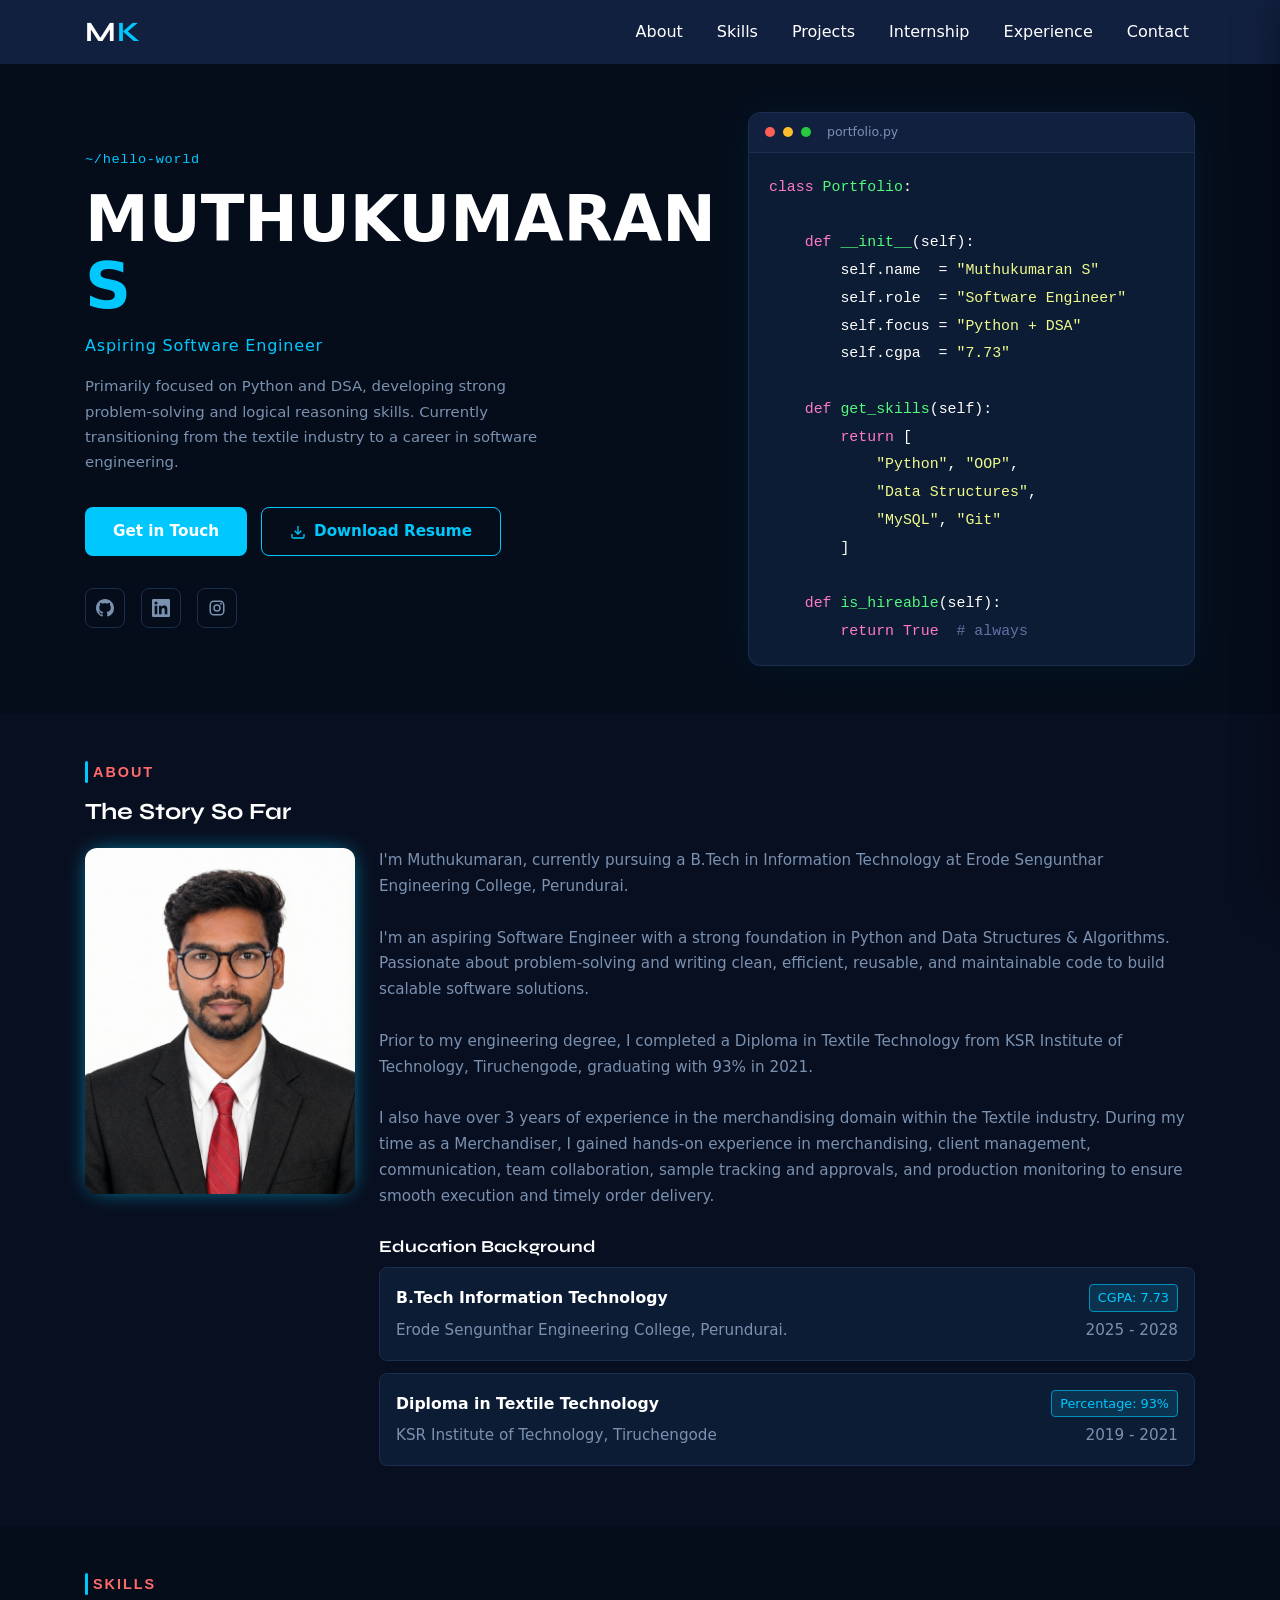
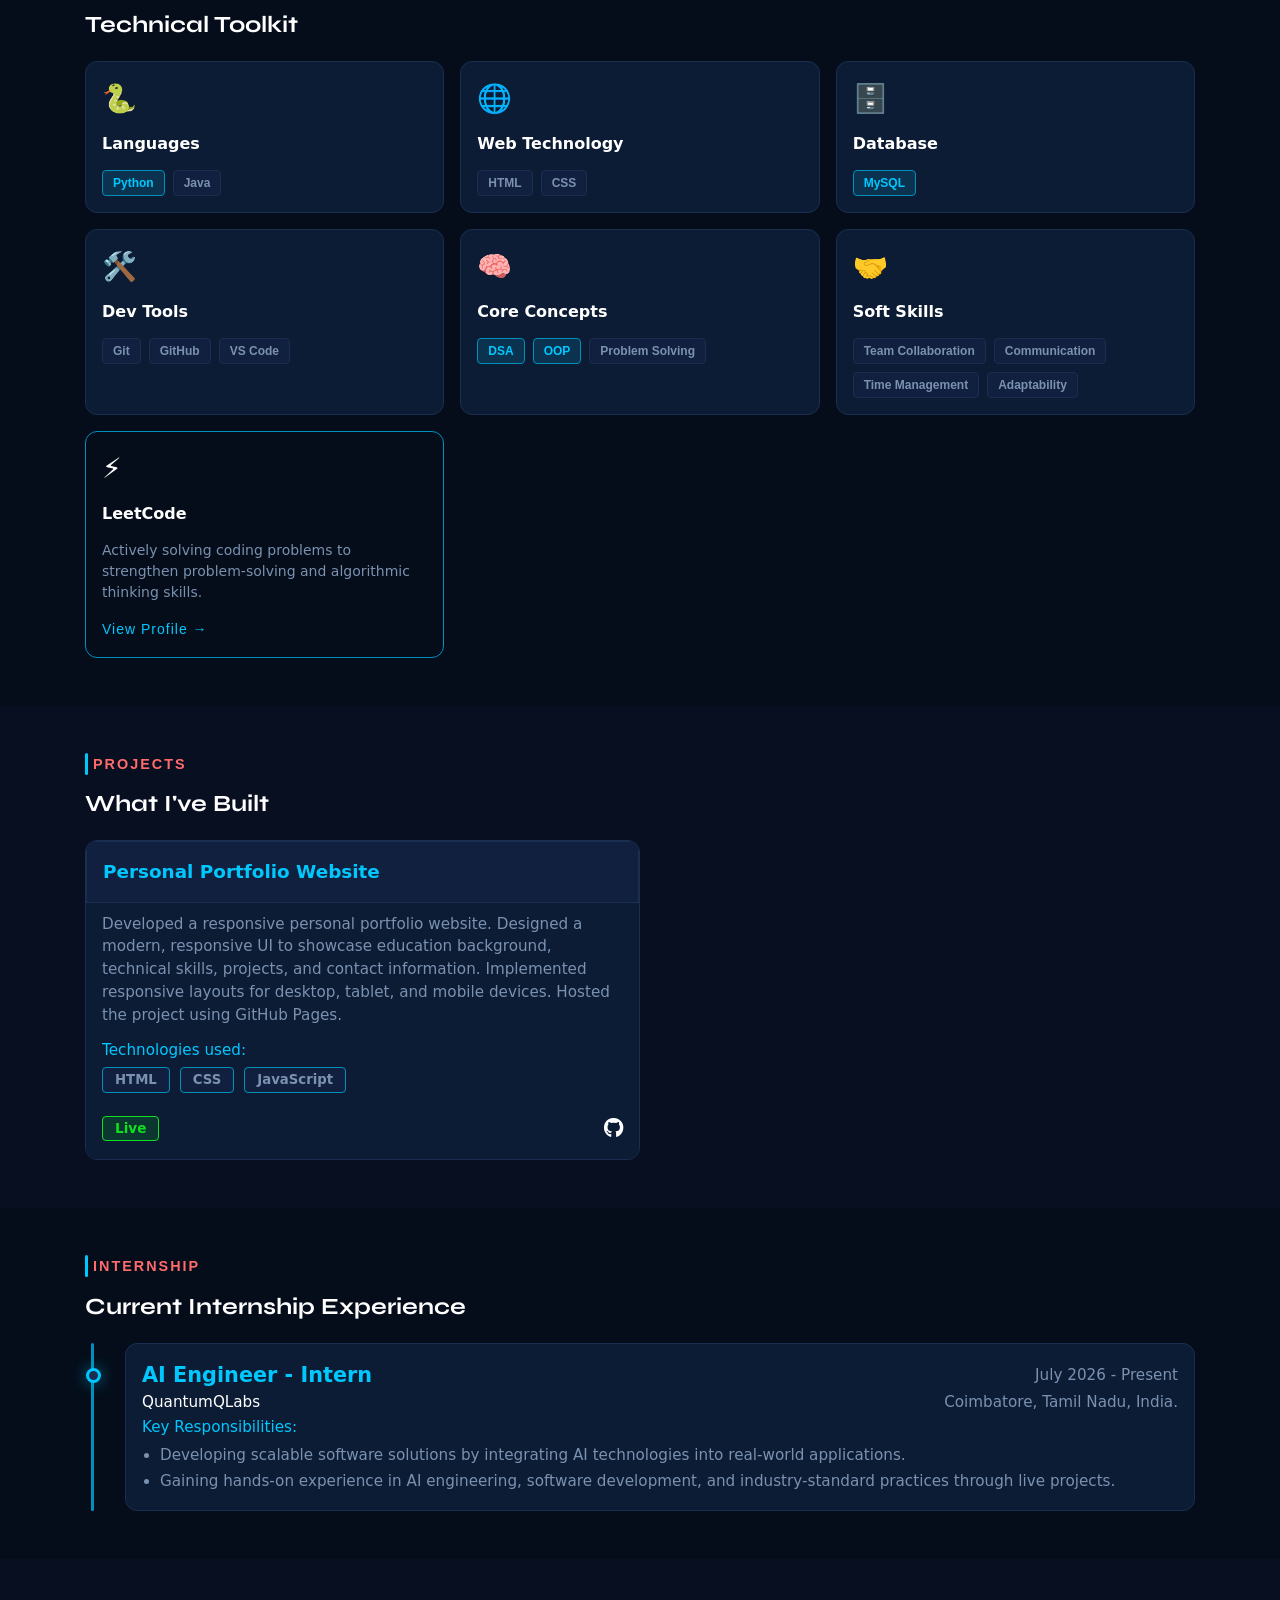
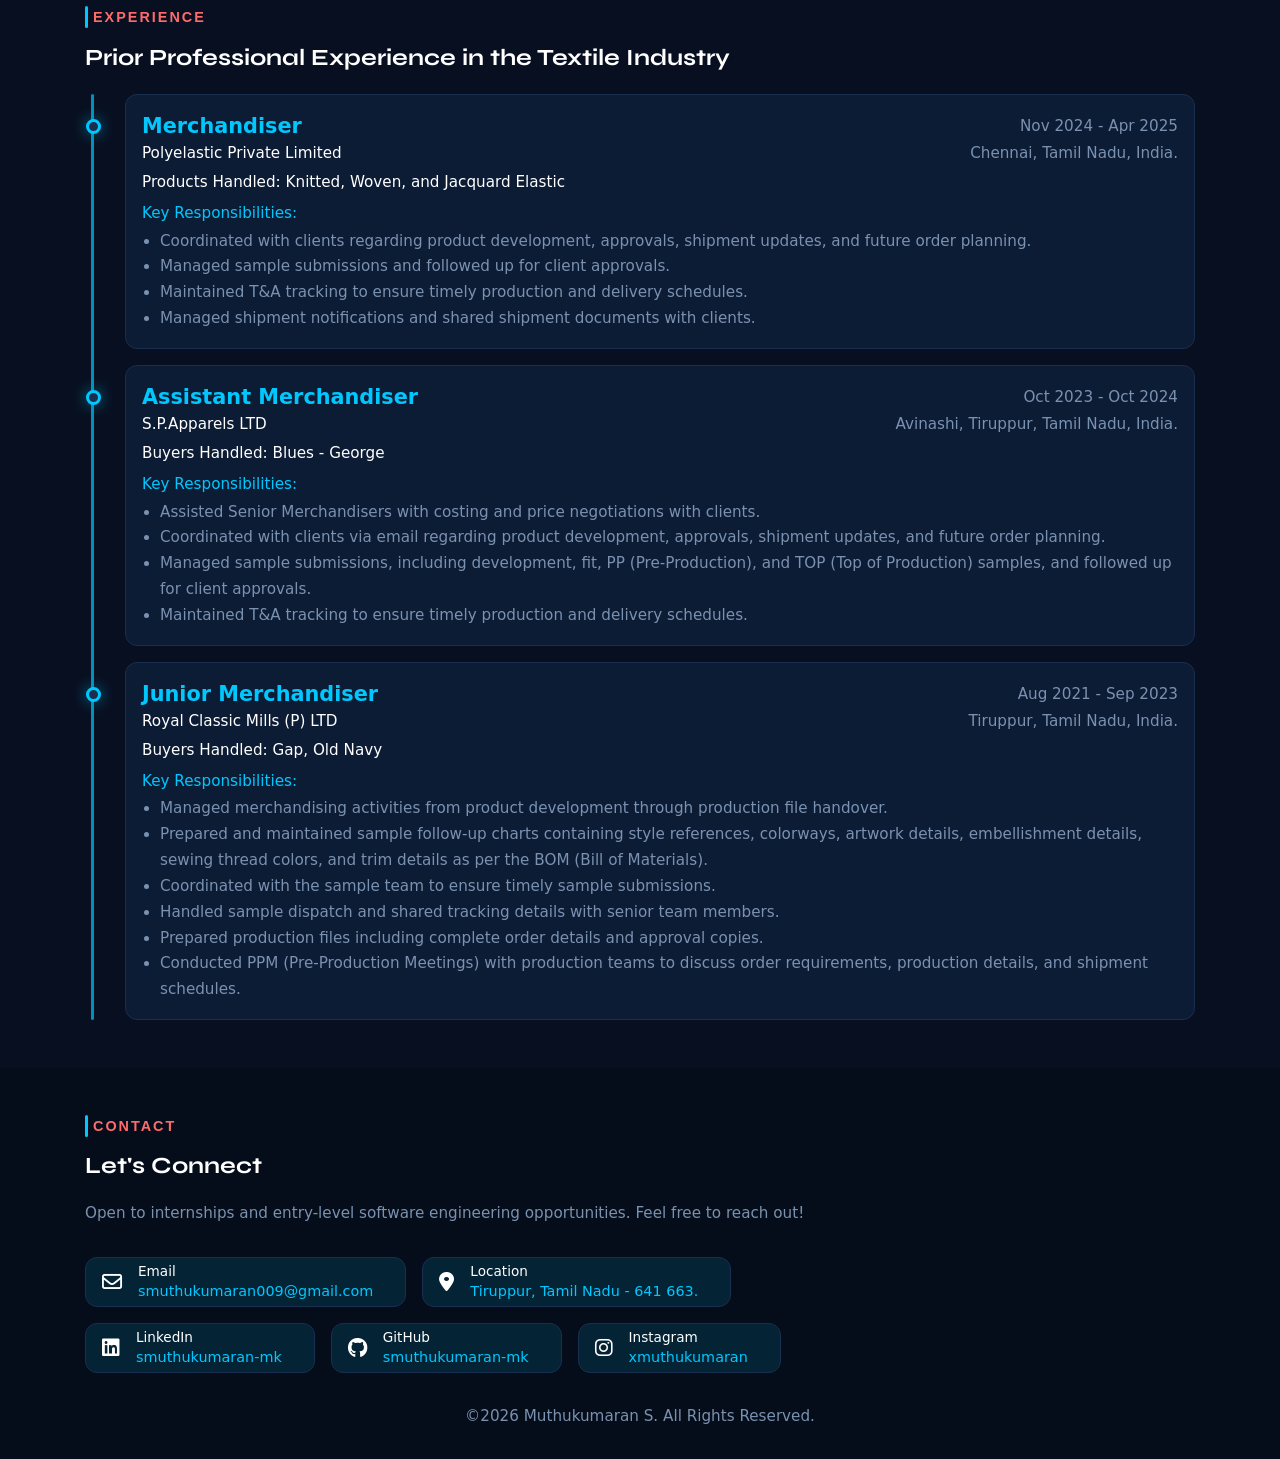
==== commit 8a4b3b33: "update CGPA and project card mobile view" ====
--- a/index.html
+++ b/index.html
@@ -119,7 +119,7 @@
         self.name  = <span class="str">"Muthukumaran S"</span>
         self.role  = <span class="str">"Software Engineer"</span>
         self.focus = <span class="str">"Python + DSA"</span>
-        self.cgpa  = <span class="str">"7.83"</span>
+        self.cgpa  = <span class="str">"7.73"</span>
 
     <span class="kw">def</span> <span class="cls">get_skills</span>(self):
         <span class="kw">return</span> [
--- a/style.css
+++ b/style.css
@@ -944,7 +944,7 @@
 
 
     .project-grid {
-        grid-template-columns: 1fr;
+        grid-template-columns: repeat(1fr);
         gap: 12px;
     }
 
@@ -1240,7 +1240,7 @@
 
 
     .project-grid {
-        grid-template-columns: repeat(2, 1fr);
+        grid-template-columns: 1fr;
         gap: 12px;
     }
     .project-card:hover {
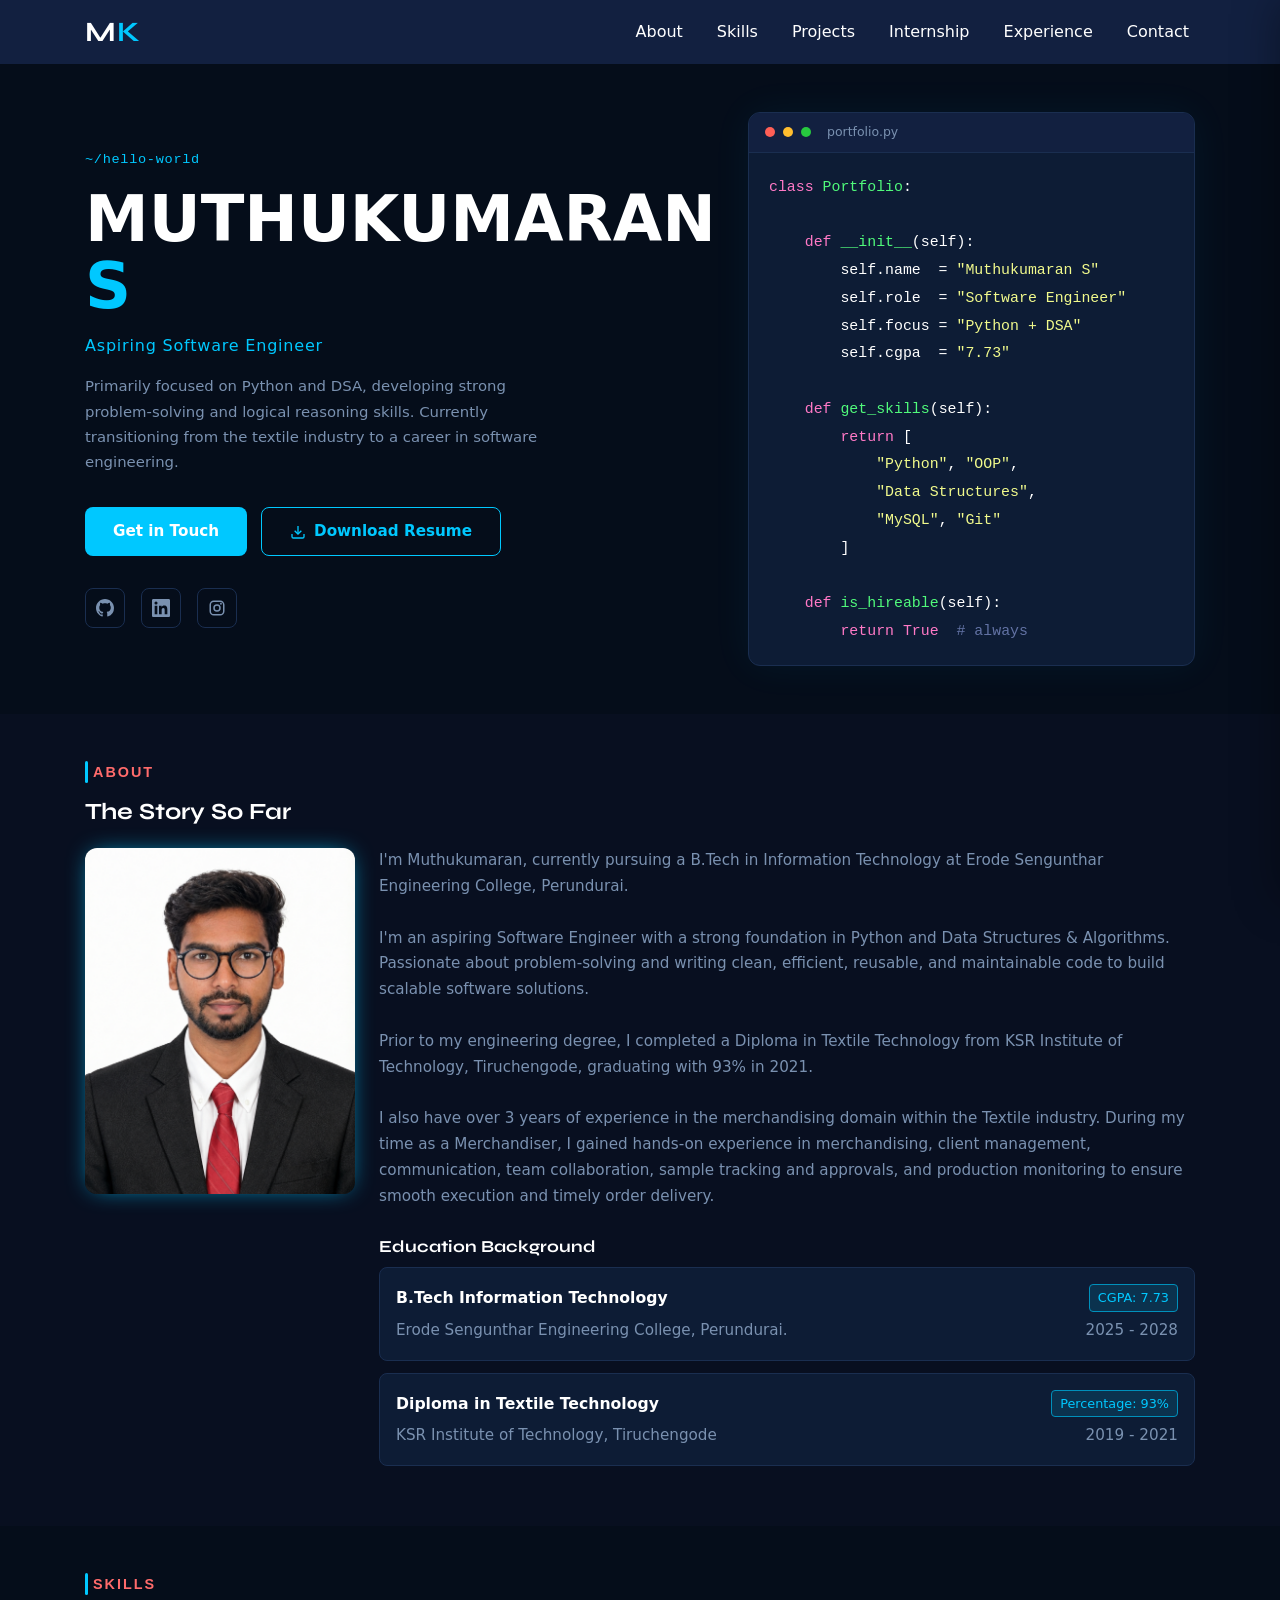
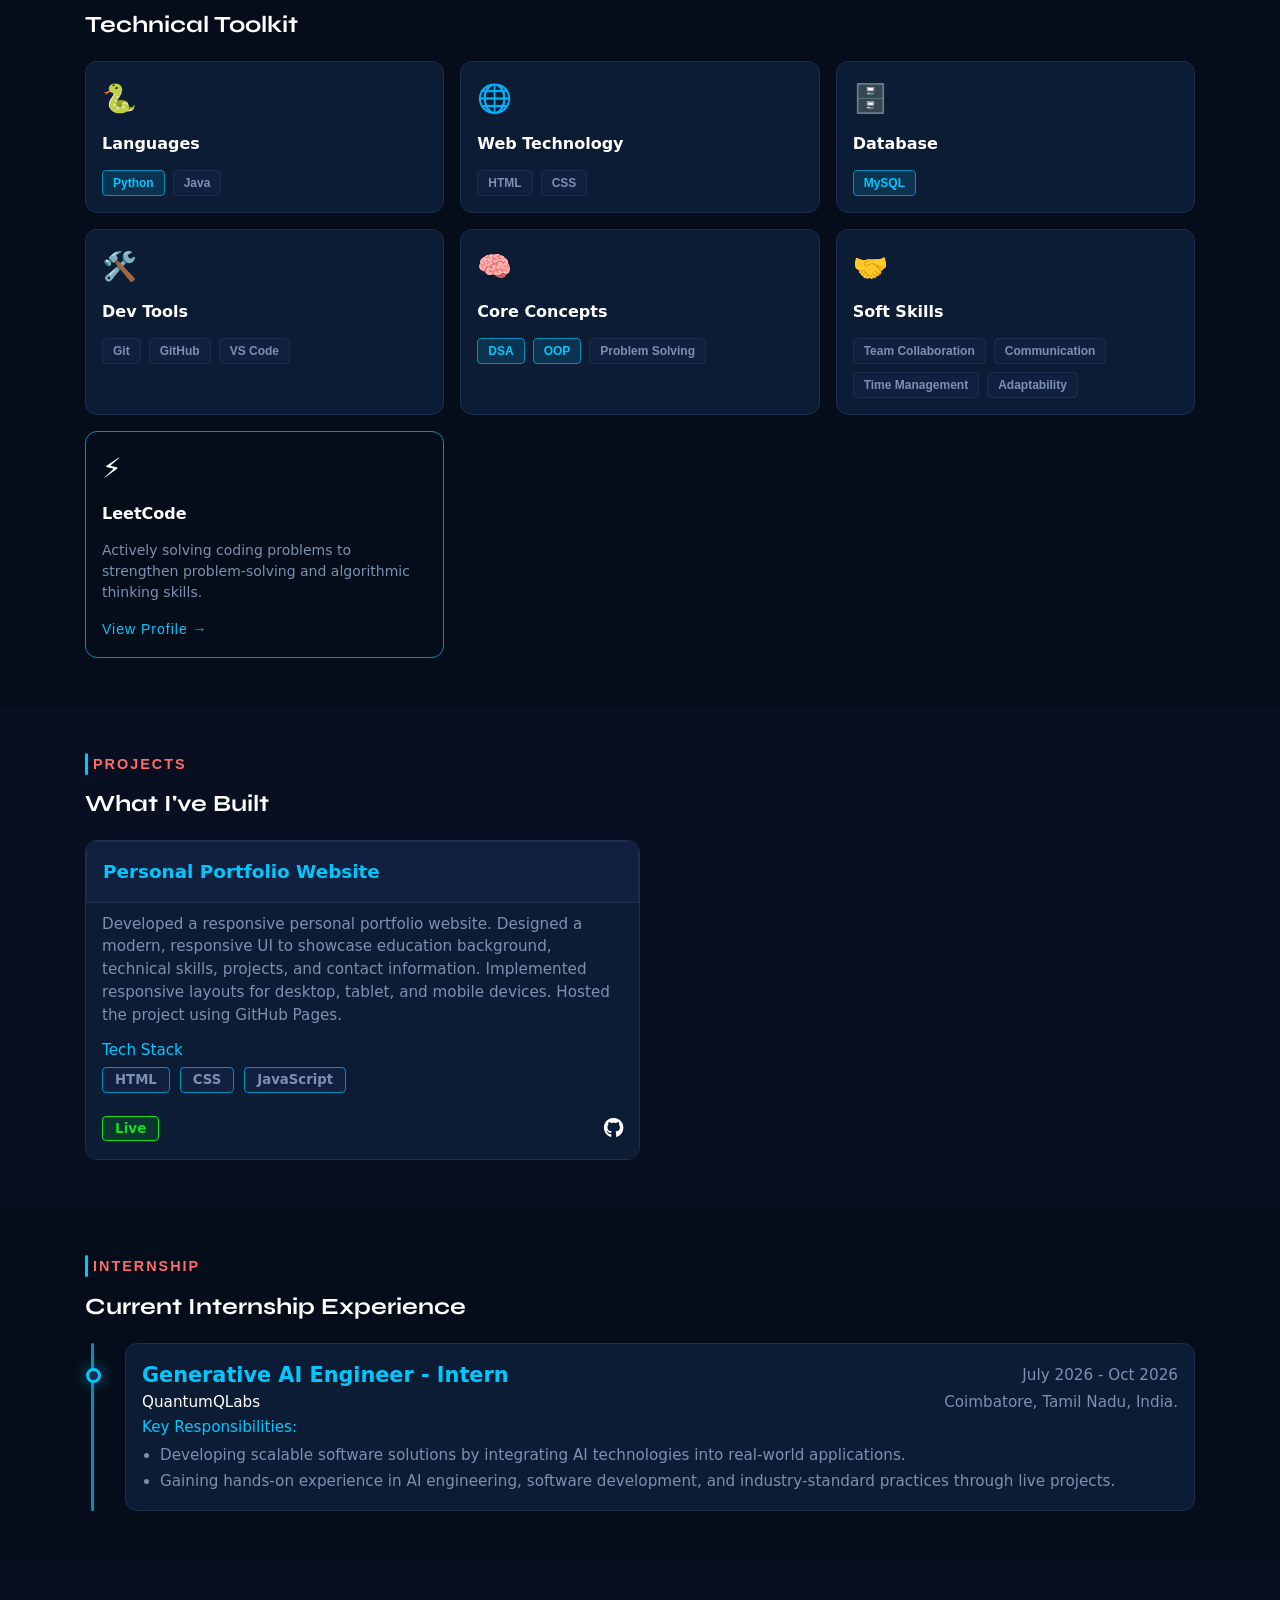
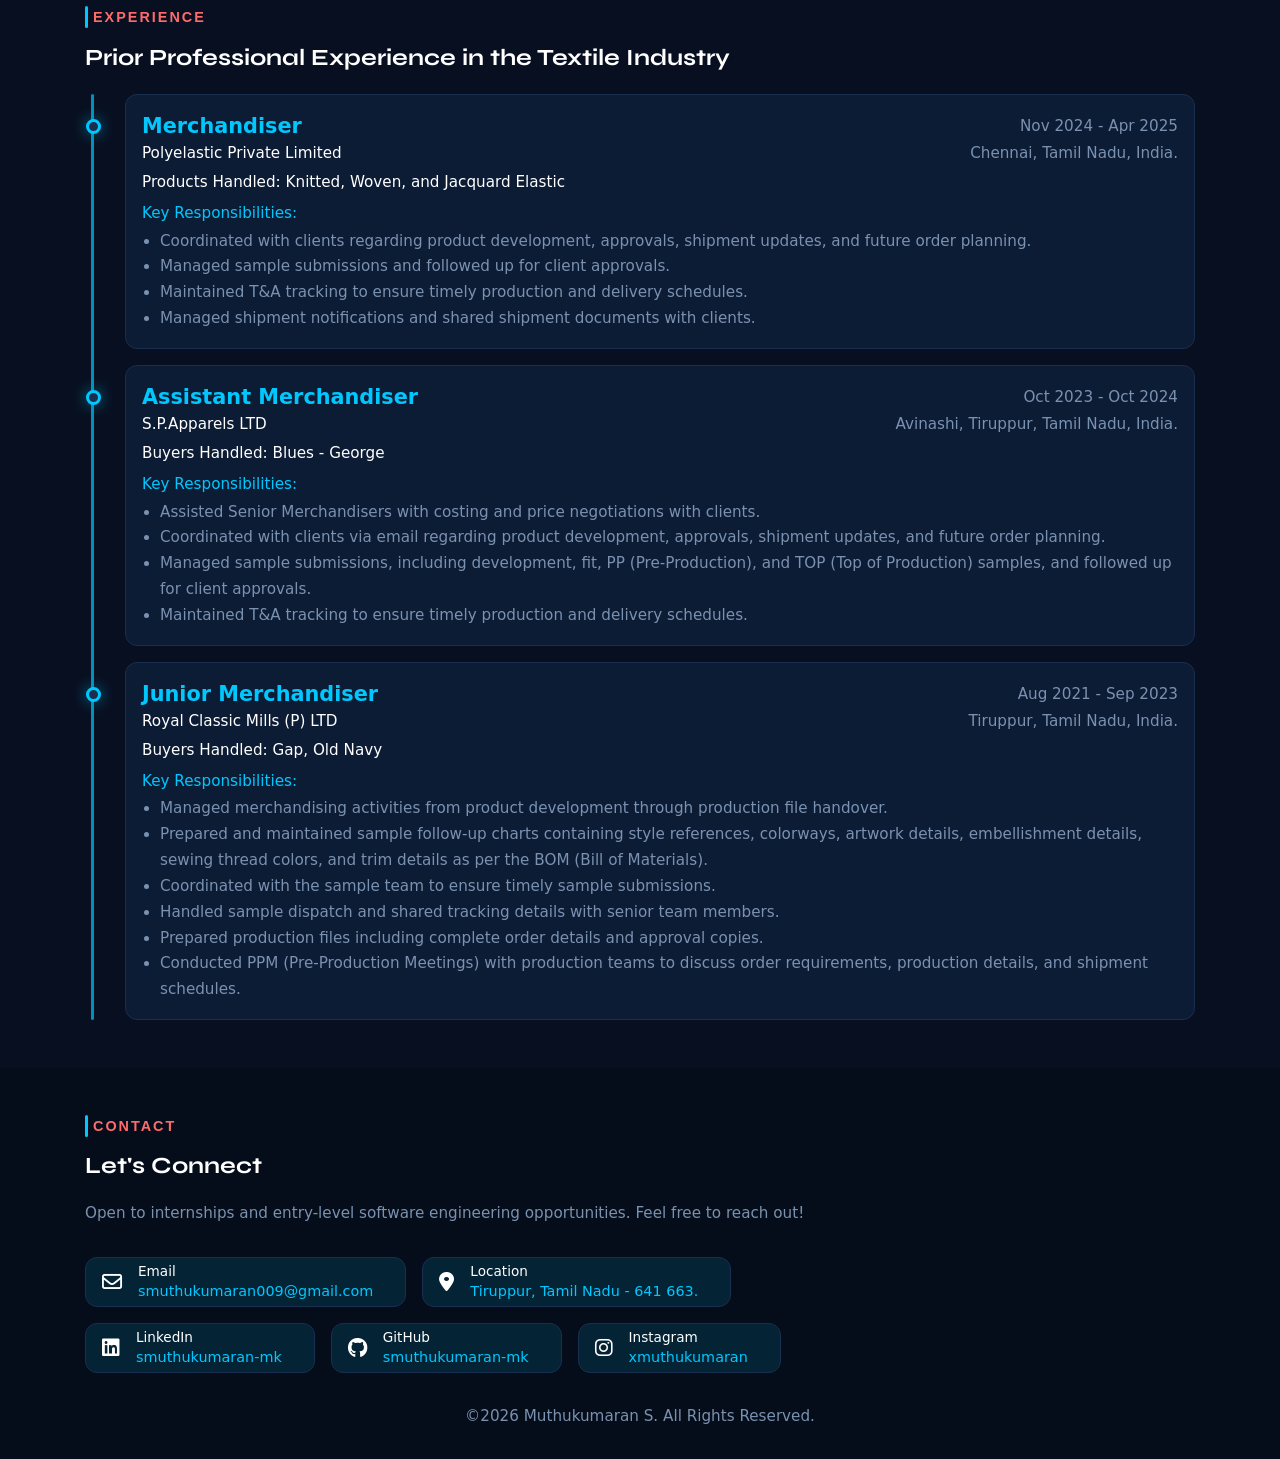
==== commit dfb4c765: "update resume, intern status" ====
--- a/index.html
+++ b/index.html
@@ -282,7 +282,7 @@
                             Implemented responsive layouts for desktop, tablet, and mobile devices.
                             Hosted the project using GitHub Pages.
                         </p>
-                        <h4 class="tech">Technologies used: </h4>
+                        <h4 class="tech">Tech Stack</h4>
                         <div class="tech-list">
                             <p>HTML</p>
                             <p>CSS</p>
@@ -310,8 +310,8 @@
                 <div class="exp-card reveal stagger">
                     <div class="company-card">
                         <div class="job-info">
-                            <h3 class="role">AI Engineer - Intern</h3>
-                            <p class="duration">July 2026 - Present</p>
+                            <h3 class="role">Generative AI Engineer - Intern</h3>
+                            <p class="duration">July 2026 - Oct 2026</p>
                         </div>
                         <div class="company-info">
                             <h4 class="company-name">QuantumQLabs</h4>
